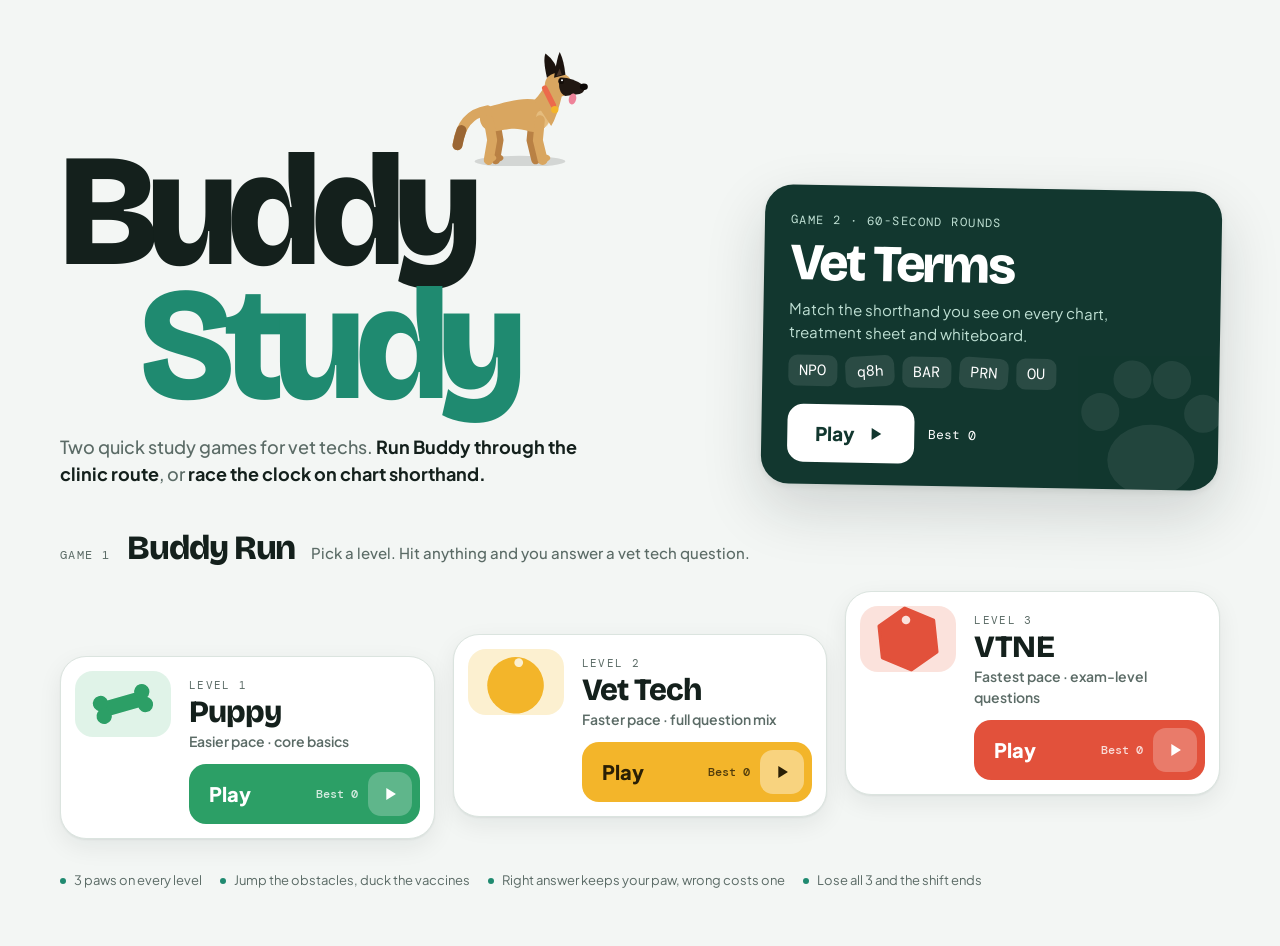
==== buddy-study/index.html @ d91d33a4 "Add Buddy Study vet tech game" ====
<!doctype html>
<html lang="en">
<head>
<meta charset="utf-8">
<meta name="viewport" content="width=device-width,initial-scale=1,viewport-fit=cover">
<meta name="description" content="Buddy Study: two vet tech study games. Run Buddy through the clinic route, or race the clock on chart shorthand.">
<meta name="theme-color" content="#1f8a70">
<link rel="manifest" href="manifest.webmanifest">
<link rel="icon" type="image/png" sizes="192x192" href="icon-192.png">
<link rel="apple-touch-icon" href="apple-touch-icon.png">
<meta name="apple-mobile-web-app-capable" content="yes">
<meta name="mobile-web-app-capable" content="yes">
<meta name="apple-mobile-web-app-title" content="Buddy Study">
<meta name="apple-mobile-web-app-status-bar-style" content="default">
<style>:root{padding-top:env(safe-area-inset-top,0px);padding-bottom:env(safe-area-inset-bottom,0px)}img{max-width:100%}</style>
<title>Buddy Study</title>
<meta name="claude:viewport-fit-sides" content="cover">
<link rel="preconnect" href="https://fonts.googleapis.com">
<link rel="preconnect" href="https://fonts.gstatic.com" crossorigin>
<link rel="stylesheet" href="https://fonts.googleapis.com/css2?family=Bricolage+Grotesque:opsz,wght@12..96,600;12..96,800&family=Plus+Jakarta+Sans:wght@500;600;700;800&family=DM+Mono:wght@400;500&display=swap">
<style>
/* Layout: oversized wordmark with Buddy standing on it (left), a deep-green Vet Terms tile (right),
   then Buddy Run levels as three boxes stepping up like stairs (easy to hard). Games run in their own full views. */
:root{
  --bg:#f3f6f4; --surface:#ffffff; --soft:#edf2ef; --ink:#14201c; --muted:#5b6b66; --line:#dbe4df;
  --brand:#1f8a70; --coral:#ec6a4c;
  --green:#2c9f66; --green-soft:#e0f3e8;
  --yellow:#f3b52a; --yellow-soft:#fcf0d0; --on-yellow:#2a1f05;
  --red:#e2513b; --red-soft:#fbe2dc;
  --terms-bg:#12372f; --terms-ink:#ffffff; --terms-muted:#bfe0d4; --terms-chip:rgba(255,255,255,.1);
  --shadow:0 1px 2px rgba(16,32,28,.06),0 8px 24px rgba(16,32,28,.07);
  --shadow-lg:0 2px 6px rgba(16,32,28,.08),0 24px 60px rgba(16,32,28,.16);
  --glass:rgba(255,255,255,.74); --glass-line:rgba(20,32,28,.08);
  --sky:#bfe5ee; --sky2:#ecf7f1; --hill:#acd9ba; --hill2:#88c59f; --house:#f6e9d8; --roof:#d77a5b;
  --ground:#8fcd7d; --path:#ede2cb; --pathline:#dccba8; --cloud:#ffffff; --sun:#ffcf5c;
  --display:"Bricolage Grotesque","Avenir Next","Trebuchet MS",sans-serif;
  --body:"Plus Jakarta Sans","Avenir Next","Segoe UI",sans-serif;
  --mono:"DM Mono",ui-monospace,"Menlo",monospace;
}
@media (prefers-color-scheme: dark){:root:not([data-theme="light"]){
  --bg:#0d1412; --surface:#16201d; --soft:#1d2925; --ink:#e7efeb; --muted:#9aafa8; --line:#28362f;
  --brand:#46c29d; --coral:#ff8a6d;
  --green:#3dbd7d; --green-soft:#173628; --yellow:#f5c245; --yellow-soft:#3a3016; --red:#ef654e; --red-soft:#3c1f19;
  --terms-bg:#18463b; --terms-muted:#b6dccd; --terms-chip:rgba(255,255,255,.12);
  --shadow:0 1px 2px rgba(0,0,0,.3),0 8px 24px rgba(0,0,0,.3); --shadow-lg:0 2px 6px rgba(0,0,0,.35),0 24px 60px rgba(0,0,0,.45);
  --glass:rgba(22,32,29,.74); --glass-line:rgba(255,255,255,.08);
  --sky:#13283a; --sky2:#26434a; --hill:#1f4037; --hill2:#19352d; --house:#3a3633; --roof:#8a4a38;
  --ground:#2b583a; --path:#4c4436; --pathline:#5d5341; --cloud:#3a5465; --sun:#f1e4a8; color-scheme:dark}}
:root[data-theme="dark"]{
  --bg:#0d1412; --surface:#16201d; --soft:#1d2925; --ink:#e7efeb; --muted:#9aafa8; --line:#28362f;
  --brand:#46c29d; --coral:#ff8a6d;
  --green:#3dbd7d; --green-soft:#173628; --yellow:#f5c245; --yellow-soft:#3a3016; --red:#ef654e; --red-soft:#3c1f19;
  --terms-bg:#18463b; --terms-muted:#b6dccd; --terms-chip:rgba(255,255,255,.12);
  --shadow:0 1px 2px rgba(0,0,0,.3),0 8px 24px rgba(0,0,0,.3); --shadow-lg:0 2px 6px rgba(0,0,0,.35),0 24px 60px rgba(0,0,0,.45);
  --glass:rgba(22,32,29,.74); --glass-line:rgba(255,255,255,.08);
  --sky:#13283a; --sky2:#26434a; --hill:#1f4037; --hill2:#19352d; --house:#3a3633; --roof:#8a4a38;
  --ground:#2b583a; --path:#4c4436; --pathline:#5d5341; --cloud:#3a5465; --sun:#f1e4a8; color-scheme:dark}

*{box-sizing:border-box}
[hidden]{display:none!important}
body{background:var(--bg);color:var(--ink);font-family:var(--body);font-size:15px;line-height:1.5;-webkit-font-smoothing:antialiased;
  padding-left:max(16px,env(safe-area-inset-left,0px));padding-right:max(16px,env(safe-area-inset-right,0px));padding-block:18px 48px}
.wrap{max-width:1160px;margin:0 auto}
button{font:inherit;color:inherit}
:focus-visible{outline:3px solid var(--brand);outline-offset:3px}
kbd{font-family:var(--mono);font-size:12px;background:var(--soft);border:1px solid var(--line);border-bottom-width:2px;border-radius:6px;padding:0 6px;color:var(--ink)}
.eyebrow{font-family:var(--mono);font-size:12px;letter-spacing:.12em;text-transform:uppercase;color:var(--muted);margin:0}
.playicon{width:22px;height:22px;flex:none}

/* ---------- Landing ---------- */
.landing{display:grid;grid-template-columns:minmax(0,1.45fr) minmax(0,1fr);gap:26px 40px;align-items:end}
.hero{position:relative;min-width:0;padding-top:118px}
#peek{position:absolute;left:clamp(170px,30vw,360px);top:0;width:190px;height:140px;pointer-events:none}
.mega{font-family:var(--display);font-weight:800;font-size:clamp(76px,12.5vw,164px);line-height:.84;letter-spacing:-.055em;margin:0}
.mega span{display:block}
.mega .s{color:var(--brand);margin-left:.5em}
.lede{font-size:18px;font-weight:500;color:var(--muted);max-width:40ch;margin:20px 0 0;text-wrap:pretty}
.lede b{color:var(--ink);font-weight:700}

.terms{position:relative;overflow:hidden;display:flex;flex-direction:column;gap:10px;text-align:left;cursor:pointer;border:0;border-radius:28px;
  padding:26px 26px 22px;background:var(--terms-bg);color:var(--terms-ink);box-shadow:var(--shadow-lg);transition:transform .2s;transform:rotate(1deg)}
.terms:hover{transform:rotate(0) translateY(-3px)}
.terms .eyebrow{color:var(--terms-muted)}
.bgpaw{position:absolute;right:-28px;bottom:-34px;width:190px;height:190px;color:#fff;opacity:.07;pointer-events:none}
.tt{font-family:var(--display);font-weight:800;font-size:52px;line-height:.95;letter-spacing:-.04em}
.tdesc{color:var(--terms-muted);font-size:15px;max-width:30ch}
.chips{display:flex;flex-wrap:wrap;gap:8px;margin:2px 0 8px}
.chips span{font-family:var(--mono);font-size:15px;padding:4px 11px;border-radius:9px;background:var(--terms-chip)}
.chips span:nth-child(2){transform:rotate(-4deg)}.chips span:nth-child(4){transform:rotate(3deg)}
.tfoot{display:flex;align-items:center;gap:14px;position:relative}
.bigplay{display:inline-flex;align-items:center;justify-content:center;gap:10px;height:58px;padding:0 28px;border-radius:16px;font-weight:800;font-size:19px}
.terms .bigplay{background:#fff;color:#12372f;flex:1;max-width:240px}
.best{font-family:var(--mono);font-size:13px}

.runhead{grid-column:1/-1;display:flex;align-items:baseline;gap:6px 16px;flex-wrap:wrap;margin-top:18px}
.runhead h2{font-family:var(--display);font-weight:800;font-size:34px;letter-spacing:-.03em;line-height:1;margin:0}
.runhead p{margin:0;color:var(--muted);font-weight:500}
.levels{grid-column:1/-1;display:grid;grid-template-columns:repeat(3,minmax(0,1fr));gap:18px;align-items:end}
.lvl{--c:var(--green);--cs:var(--green-soft);--on:#fff;display:grid;grid-template-columns:96px minmax(0,1fr);grid-template-areas:"art body" "art play";
  gap:12px 18px;text-align:left;cursor:pointer;background:var(--surface);border:1px solid var(--line);border-radius:26px;padding:14px;
  box-shadow:var(--shadow);transition:transform .18s,box-shadow .18s}
.lvl:hover{transform:translateY(-4px);box-shadow:var(--shadow-lg)}
.lvl:active{transform:translateY(0) scale(.99)}
.lvl.tech{--c:var(--yellow);--cs:var(--yellow-soft);--on:var(--on-yellow)}
.lvl.vtne{--c:var(--red);--cs:var(--red-soft);--on:#fff}
.lvl.puppy{margin-bottom:0}.lvl.tech{margin-bottom:22px}.lvl.vtne{margin-bottom:44px}
.lvl-art{grid-area:art;display:grid;place-items:center;border-radius:18px;background:var(--cs)}
.lvl-art svg{width:66px;height:66px}
.lvl.puppy .lvl-art svg{transform:rotate(-16deg)}.lvl.tech .lvl-art svg{transform:rotate(8deg)}.lvl.vtne .lvl-art svg{transform:rotate(-6deg)}
.lvl-body{grid-area:body;display:flex;flex-direction:column;gap:3px;padding-top:6px;min-width:0}
.lk{font-family:var(--mono);font-size:11px;letter-spacing:.12em;text-transform:uppercase;color:var(--muted)}
.ln{font-family:var(--display);font-weight:800;font-size:31px;letter-spacing:-.03em;line-height:1.02}
.ld{color:var(--muted);font-size:14px;font-weight:600}
.lvl-play{grid-area:play;display:flex;align-items:center;justify-content:space-between;gap:10px;height:60px;padding:0 8px 0 20px;border-radius:17px;background:var(--c);color:var(--on);font-weight:800;font-size:20px}
.lvl-play .best{font-weight:500;opacity:.8;font-size:12px;margin-left:auto}
.lvl-play i{display:grid;place-items:center;width:44px;height:44px;border-radius:13px;background:rgba(255,255,255,.24)}
.lvl.tech .lvl-play i{background:rgba(255,255,255,.4)}
.rules{grid-column:1/-1;margin:6px 0 0;font-size:13px;color:var(--muted);display:flex;flex-wrap:wrap;gap:4px 18px}
.rules span::before{content:"";display:inline-block;width:6px;height:6px;border-radius:50%;background:var(--brand);margin-right:8px;vertical-align:middle}

/* ---------- Shared bars and buttons ---------- */
.miniword{font-family:var(--display);font-weight:800;font-size:22px;letter-spacing:-.04em;line-height:1}
.miniword span{color:var(--brand)}
.chip{font-weight:800;font-size:13px;border-radius:999px;padding:5px 12px;background:var(--brand);color:#fff}
.chip[data-level="puppy"]{background:var(--green);color:#fff}.chip[data-level="tech"]{background:var(--yellow);color:var(--on-yellow)}.chip[data-level="vtne"]{background:var(--red);color:#fff}
.spacer{flex:1}
.btn{display:inline-flex;align-items:center;justify-content:center;gap:8px;height:52px;padding:0 24px;border:0;border-radius:15px;background:var(--brand);color:#fff;font-weight:800;font-size:17px;cursor:pointer;transition:transform .12s,filter .12s}
.btn:hover{filter:brightness(1.06)}.btn:active{transform:scale(.97)}
.btn.alt{background:var(--soft);color:var(--ink)}
.btn.big{height:60px;padding:0 34px;font-size:19px;border-radius:17px}
.row{display:flex;gap:10px;flex-wrap:wrap;align-items:center}

/* ---------- Buddy Run (full screen) ---------- */
.play{position:fixed;inset:0;z-index:50;background:var(--sky)}
.stage{position:absolute;inset:0;overflow:hidden;background:var(--sky);touch-action:none;user-select:none;-webkit-user-select:none;-webkit-touch-callout:none}
canvas#cv{display:block;width:100%;height:100%;cursor:pointer}
.topbar{position:absolute;top:0;left:0;right:0;display:flex;align-items:center;gap:8px 10px;flex-wrap:wrap;pointer-events:none;
  padding-top:calc(env(safe-area-inset-top,0px) + 12px);padding-left:max(14px,env(safe-area-inset-left,0px));padding-right:max(14px,env(safe-area-inset-right,0px))}
.topbar > *{pointer-events:auto}
.topbar .miniword{margin-right:4px}
.pill{display:inline-flex;align-items:center;gap:7px;height:40px;padding:0 14px;border-radius:999px;background:var(--glass);border:1px solid var(--glass-line);
  -webkit-backdrop-filter:blur(12px);backdrop-filter:blur(12px);box-shadow:0 4px 14px rgba(0,0,0,.06);color:var(--ink)}
.pill small{font-size:11px;font-weight:700;color:var(--muted);text-transform:uppercase;letter-spacing:.06em}
.pill b{font-family:var(--mono);font-weight:500;font-size:18px;font-variant-numeric:tabular-nums}
.btnpill{cursor:pointer;font-weight:800;font-size:14px;border:1px solid var(--glass-line)}
.btnpill svg{width:16px;height:16px}
.paws{display:inline-flex;gap:3px;color:var(--coral)}
.paws svg{width:19px;height:19px}.paws .off{opacity:.2}
.toast{position:absolute;top:calc(env(safe-area-inset-top,0px) + 66px);right:max(16px,env(safe-area-inset-right,0px));font-family:var(--mono);font-size:12px;
  background:var(--ink);color:var(--bg);padding:6px 12px;border-radius:999px;opacity:0;transform:translateY(-6px);transition:.25s;pointer-events:none}
.toast.show{opacity:1;transform:none}
.hints{position:absolute;left:0;right:0;bottom:calc(env(safe-area-inset-bottom,0px) + 24px);display:flex;justify-content:center;gap:10px;flex-wrap:wrap;pointer-events:none;transition:opacity .6s;padding:0 16px}
.hints span{display:flex;align-items:center;gap:6px;font-weight:700;font-size:14px;background:var(--glass);border:1px solid var(--glass-line);-webkit-backdrop-filter:blur(12px);backdrop-filter:blur(12px);border-radius:999px;padding:7px 14px}
.hints.fade{opacity:0}

.overlay{position:absolute;inset:0;display:flex;align-items:flex-end;justify-content:flex-start;
  padding:76px max(16px,env(safe-area-inset-right,0px)) calc(env(safe-area-inset-bottom,0px) + 16px) max(16px,env(safe-area-inset-left,0px))}
.overlay.center{align-items:center;justify-content:center;background:color-mix(in srgb,var(--bg) 35%,transparent);-webkit-backdrop-filter:blur(3px);backdrop-filter:blur(3px)}
.panel{background:var(--surface);border:1px solid var(--line);border-radius:26px;padding:22px 22px 20px;max-width:480px;width:100%;box-shadow:var(--shadow-lg);max-height:100%;overflow:auto}
.overlay.center .panel{text-align:center;padding:28px 26px 24px;max-width:460px}
.overlay.center .row{justify-content:center}
.panel h2{font-family:var(--display);font-weight:800;font-size:36px;letter-spacing:-.035em;line-height:1;margin:2px 0 12px;text-wrap:balance}
.panel p{margin:0 0 14px;font-size:14.5px;color:var(--muted)}
.kicker{font-family:var(--mono);font-size:11.5px;letter-spacing:.1em;text-transform:uppercase;color:var(--coral);margin-bottom:6px}
.controls{display:grid;grid-template-columns:1fr 1fr;gap:10px;margin:0 0 14px;text-align:left}
.controls div{background:var(--soft);border-radius:16px;padding:12px 14px;display:flex;flex-direction:column;gap:2px}
.controls b{font-family:var(--display);font-size:20px;font-weight:800;letter-spacing:-.02em}
.controls span{font-size:13px;color:var(--muted);font-weight:600}
.bestline{margin:12px 0 0!important;font-family:var(--mono);font-size:12px}
.missedlist{list-style:none;margin:0 0 16px;padding:0;display:flex;flex-direction:column;gap:8px;font-size:13px;max-height:32vh;overflow:auto;text-align:left}
.missedlist li{background:var(--soft);border-radius:12px;padding:8px 12px}
.missedlist b{display:block;color:var(--brand)}
.quiz .q{font-weight:800;font-size:17px;line-height:1.35;margin:0 0 14px;color:var(--ink)}
.opts{display:flex;flex-direction:column;gap:8px}
.opt{display:flex;gap:12px;align-items:center;text-align:left;font-size:15px;font-weight:600;padding:11px 14px;border:1.5px solid transparent;border-radius:15px;background:var(--soft);cursor:pointer;transition:border-color .12s}
.opt:hover:not(:disabled){border-color:var(--brand)}
.opt .k{display:grid;place-items:center;flex:none;width:28px;height:28px;border-radius:9px;background:var(--surface);font-family:var(--mono);font-size:13px;color:var(--muted)}
.opt.right{background:var(--green-soft);border-color:var(--green)}
.opt.wrong{background:var(--red-soft);border-color:var(--red)}
.opt:disabled{cursor:default}
.explain{margin-top:12px;font-size:13.5px;padding:10px 12px;background:var(--green-soft);border-radius:13px}
.explain.bad{background:var(--red-soft)}

/* ---------- Vet Terms ---------- */
.appbar{display:flex;align-items:center;gap:10px 12px;flex-wrap:wrap}
.chip.terms-chip{background:var(--terms-bg);color:#fff}
.ghost{background:none;border:1px solid var(--line);border-radius:999px;height:40px;padding:0 16px;font-weight:700;cursor:pointer}
.ghost:hover{background:var(--soft)}
.board{margin-top:16px;max-width:780px;background:var(--surface);border:1px solid var(--line);border-radius:30px;box-shadow:var(--shadow);padding:clamp(20px,4vw,38px)}
.btitle{font-family:var(--display);font-weight:800;font-size:clamp(40px,7vw,58px);letter-spacing:-.045em;line-height:.95;margin:6px 0 10px}
.bsub{color:var(--muted);margin:0 0 18px;max-width:52ch}
.seg{display:inline-flex;background:var(--soft);border-radius:999px;padding:4px;margin-bottom:18px}
.seg button{border:0;background:none;border-radius:999px;padding:8px 16px;font-weight:700;font-size:14px;cursor:pointer;color:var(--muted)}
.seg button[aria-pressed="true"]{background:var(--surface);color:var(--ink);box-shadow:0 2px 8px rgba(0,0,0,.08)}
.dall{display:flex;align-items:center;gap:16px 20px;flex-wrap:wrap;width:100%;text-align:left;cursor:pointer;border:0;border-radius:24px;padding:22px 22px 22px 26px;
  background:var(--terms-bg);color:#fff;box-shadow:0 0 0 5px color-mix(in srgb,var(--brand) 22%,transparent),var(--shadow-lg);transition:transform .15s}
.dall:hover{transform:translateY(-2px)}
.dall-txt{display:flex;flex-direction:column;gap:2px;flex:1;min-width:180px}
.dall-t{font-family:var(--display);font-weight:800;font-size:clamp(34px,6vw,46px);letter-spacing:-.04em;line-height:1}
.dall-s{color:var(--terms-muted);font-weight:600;font-size:14px}
.dall-b{font-family:var(--mono);font-size:12px;color:var(--terms-muted)}
.dall .bigplay{background:#fff;color:#12372f;min-width:150px}
.seclabel{font-family:var(--mono);font-size:12px;letter-spacing:.1em;text-transform:uppercase;color:var(--muted);margin:24px 0 10px}
.dcats{display:grid;grid-template-columns:repeat(auto-fill,minmax(150px,1fr));gap:10px}
.dcat{display:flex;flex-direction:column;align-items:flex-start;gap:2px;text-align:left;border:1.5px solid transparent;background:var(--soft);border-radius:16px;padding:12px 14px;font-weight:800;font-size:15px;cursor:pointer}
.dcat small{font-family:var(--mono);font-weight:400;font-size:11.5px;color:var(--muted)}
.dcat:hover{border-color:var(--brand)}
.keyhint{margin:18px 0 0;font-size:13px;color:var(--muted)}
.dstats{display:flex;gap:10px 28px;flex-wrap:wrap}
.dstats div{display:flex;flex-direction:column}
.dstats small{font-size:11px;font-weight:700;letter-spacing:.08em;text-transform:uppercase;color:var(--muted)}
.dstats b{font-family:var(--mono);font-weight:500;font-size:26px;font-variant-numeric:tabular-nums;line-height:1.1}
.dstats .tleft{margin-left:auto;text-align:right}
.timer{height:8px;border-radius:999px;background:var(--soft);margin:14px 0 26px;overflow:hidden}
.timer i{display:block;height:100%;width:100%;background:var(--brand);border-radius:999px;transition:background .2s}
.timer.low i{background:var(--coral)}
.dtag{display:inline-block;font-size:12px;font-weight:700;color:var(--brand);background:color-mix(in srgb,var(--brand) 12%,transparent);border-radius:999px;padding:3px 10px;margin:0 0 8px}
.prompt{font-family:var(--mono);font-weight:500;font-size:clamp(54px,11vw,104px);line-height:1;letter-spacing:-.02em;margin:0 0 6px;word-break:break-word}
.prompt.long{font-family:var(--display);font-weight:800;font-size:clamp(28px,5vw,40px);letter-spacing:-.03em;line-height:1.1}
.askline{color:var(--muted);margin:0 0 20px}
.dopts{display:grid;grid-template-columns:1fr 1fr;gap:10px}
.dopt{display:flex;gap:12px;align-items:center;text-align:left;min-height:64px;font-weight:700;font-size:16px;padding:12px 16px;border:1.5px solid transparent;border-radius:18px;background:var(--soft);cursor:pointer;min-width:0}
.dopt:hover:not(:disabled){border-color:var(--brand)}
.dopt .k{display:grid;place-items:center;flex:none;width:28px;height:28px;border-radius:9px;background:var(--surface);font-family:var(--mono);font-size:13px;color:var(--muted)}
.dopt.mono span:last-child{font-family:var(--mono);font-size:19px;font-weight:500}
.dopt.right{background:var(--green-soft);border-color:var(--green)}
.dopt.wrong{background:var(--red-soft);border-color:var(--red)}
.dfeed{min-height:24px;margin-top:14px;font-weight:700}
.dfeed.ok{color:var(--green)}.dfeed.bad{color:var(--red)}
.dmissed{list-style:none;margin:0 0 20px;padding:0;display:grid;grid-template-columns:repeat(auto-fill,minmax(220px,1fr));gap:8px}
.dmissed li{display:flex;gap:12px;align-items:baseline;background:var(--soft);border-radius:12px;padding:8px 12px;font-size:14px}
.dmissed b{font-family:var(--mono);font-weight:500;color:var(--coral);min-width:56px}

@media (max-width:860px){
  .landing{grid-template-columns:1fr;gap:20px}
  .hero{padding-top:96px}
  #peek{left:auto;right:0;width:150px;height:110px}
  .levels{grid-template-columns:1fr;gap:12px}
  .lvl.tech,.lvl.vtne{margin-bottom:0}
  .lvl{grid-template-columns:76px minmax(0,1fr)}.lvl-art svg{width:54px;height:54px}
  .ln{font-size:28px}
  .runhead{order:2;margin-top:4px}.levels{order:3}.terms{order:4;transform:none}.rules{order:5}
  .terms .bigplay{max-width:none}
  .panel{max-width:none}.panel h2{font-size:30px}
  .overlay:not(.center){background:linear-gradient(0deg,color-mix(in srgb,var(--bg) 70%,transparent),transparent 70%)}
}
@media (max-width:560px){
  .topbar{gap:6px}.topbar .miniword,.topbar .chip{display:none}
  .pill{height:36px;padding:0 11px}.pill small{display:none}.pill b{font-size:16px}.paws svg{width:16px;height:16px}
  .dopts{grid-template-columns:1fr}.dopt{min-height:56px}
  .controls{grid-template-columns:1fr 1fr}
  .dstats{gap:8px 18px}.dstats b{font-size:22px}
}
@media (prefers-reduced-motion: reduce){*{transition:none!important}}
</style>

</head>
<body>
<div class="wrap">
  <!-- Landing -->
  <section class="landing" id="landing" aria-label="Choose a game">
    <div class="hero">
      <canvas id="peek" aria-hidden="true"></canvas>
      <h1 class="mega"><span>Buddy</span><span class="s">Study</span></h1>
      <p class="lede">Two quick study games for vet techs. <b>Run Buddy through the clinic route</b>, or <b>race the clock on chart shorthand.</b></p>
    </div>

    <button class="terms" id="drillBtn" aria-label="Play Vet Terms">
      <svg class="bgpaw" viewBox="0 0 24 24" aria-hidden="true"><g fill="currentColor"><ellipse cx="12" cy="16" rx="5.5" ry="4.5"/><circle cx="5.5" cy="10" r="2.4"/><circle cx="9.5" cy="5.8" r="2.4"/><circle cx="14.5" cy="5.8" r="2.4"/><circle cx="18.5" cy="10" r="2.4"/></g></svg>
      <span class="eyebrow">Game 2 · 60-second rounds</span>
      <span class="tt">Vet Terms</span>
      <span class="tdesc">Match the shorthand you see on every chart, treatment sheet and whiteboard.</span>
      <span class="chips" aria-hidden="true"><span>NPO</span><span>q8h</span><span>BAR</span><span>PRN</span><span>OU</span></span>
      <span class="tfoot"><span class="bigplay">Play <svg class="playicon" viewBox="0 0 24 24" aria-hidden="true"><path d="M8 5.5v13l10.5-6.5z" fill="currentColor"/></svg></span><span class="best" id="termsBest">Best 0</span></span>
    </button>

    <div class="runhead"><span class="eyebrow">Game 1</span><h2>Buddy Run</h2><p>Pick a level. Hit anything and you answer a vet tech question.</p></div>
    <div class="levels" role="group" aria-label="Buddy Run levels">
      <button class="lvl puppy" data-level="puppy" aria-label="Play Puppy level">
        <span class="lvl-art"><svg viewBox="0 0 240 120" aria-hidden="true"><g fill="var(--green)"><rect x="42" y="32" width="156" height="56" rx="10"/><circle cx="42" cy="36" r="28"/><circle cx="42" cy="84" r="28"/><circle cx="198" cy="36" r="28"/><circle cx="198" cy="84" r="28"/></g></svg></span>
        <span class="lvl-body"><span class="lk">Level 1</span><span class="ln">Puppy</span><span class="ld">Easier pace · core basics</span></span>
        <span class="lvl-play">Play<span class="best" data-best="puppy">Best 0</span><i><svg class="playicon" viewBox="0 0 24 24" aria-hidden="true"><path d="M8 5.5v13l10.5-6.5z" fill="currentColor"/></svg></i></span>
      </button>
      <button class="lvl tech" data-level="tech" aria-label="Play Vet Tech level">
        <span class="lvl-art"><svg viewBox="0 0 176 196" aria-hidden="true"><circle cx="88" cy="108" r="84" fill="var(--yellow)"/><circle cx="88" cy="40" r="13" fill="var(--yellow-soft)"/></svg></span>
        <span class="lvl-body"><span class="lk">Level 2</span><span class="ln">Vet Tech</span><span class="ld">Faster pace · full question mix</span></span>
        <span class="lvl-play">Play<span class="best" data-best="tech">Best 0</span><i><svg class="playicon" viewBox="0 0 24 24" aria-hidden="true"><path d="M8 5.5v13l10.5-6.5z" fill="currentColor"/></svg></i></span>
      </button>
      <button class="lvl vtne" data-level="vtne" aria-label="Play VTNE level">
        <span class="lvl-art"><svg viewBox="0 0 186 200" aria-hidden="true"><path d="M93 6 L176 52 L176 148 L93 194 L10 148 L10 52 Z" fill="var(--red)" stroke="var(--red)" stroke-width="10" stroke-linejoin="round"/><circle cx="93" cy="42" r="13" fill="var(--red-soft)"/></svg></span>
        <span class="lvl-body"><span class="lk">Level 3</span><span class="ln">VTNE</span><span class="ld">Fastest pace · exam-level questions</span></span>
        <span class="lvl-play">Play<span class="best" data-best="vtne">Best 0</span><i><svg class="playicon" viewBox="0 0 24 24" aria-hidden="true"><path d="M8 5.5v13l10.5-6.5z" fill="currentColor"/></svg></i></span>
      </button>
    </div>
    <p class="rules"><span>3 paws on every level</span><span>Jump the obstacles, duck the vaccines</span><span>Right answer keeps your paw, wrong costs one</span><span>Lose all 3 and the shift ends</span></p>
  </section>

  <!-- Buddy Run -->
  <section id="play" class="play" hidden aria-label="Buddy Run">
    <div class="stage" id="stage">
      <canvas id="cv" aria-label="Buddy Run. Swipe up or press space to jump; swipe down or hold the down arrow to duck."></canvas>
      <div class="topbar">
        <span class="miniword">Buddy<span>Study</span></span>
        <span class="chip" id="lvlChip">Puppy</span>
        <span class="pill"><small>Score</small><b id="vScore">0</b></span>
        <span class="pill"><span class="paws" id="vPaws"></span></span>
        <span class="pill"><small>Bones</small><b id="vBones">0</b></span>
        <span class="spacer"></span>
        <button class="pill btnpill" id="pauseBtn" aria-label="Pause"><svg viewBox="0 0 24 24" aria-hidden="true"><rect x="6" y="5" width="4" height="14" rx="1.5" fill="currentColor"/><rect x="14" y="5" width="4" height="14" rx="1.5" fill="currentColor"/></svg></button>
        <button class="pill btnpill" id="changeBtn">Exit</button>
      </div>
      <div class="toast" id="toast"></div>
      <div class="hints" id="hints" hidden aria-hidden="true"><span><kbd>Space</kbd> or <kbd>↑</kbd> to jump</span><span>Hold <kbd>↓</kbd> to duck</span></div>

      <div class="overlay center" id="readyOv" hidden>
        <div class="panel">
          <div class="kicker" id="readyKick">Puppy level</div>
          <h2>Ready, Buddy?</h2>
          <div class="controls"><div><b>Jump</b><span>Swipe up · Space · ↑</span></div><div><b>Duck</b><span>Swipe down · hold ↓</span></div></div>
          <p>Duck under the flying vaccines. Every hit asks a question: right keeps your paw, wrong costs one.</p>
          <button class="btn big" id="goBtn">Start run</button>
          <p class="bestline" id="bestLine"></p>
        </div>
      </div>
      <div class="overlay" id="quizOv" hidden>
        <div class="panel quiz">
          <div class="kicker" id="qTopic">Ouch!</div>
          <p class="q" id="qText"></p>
          <div class="opts" id="qOpts"></div>
          <div class="explain" id="qExplain" hidden></div>
          <div class="row" id="qNext" hidden style="margin-top:12px"></div>
        </div>
      </div>
      <div class="overlay center" id="overOv" hidden>
        <div class="panel">
          <div class="kicker">Shift over</div>
          <h2 id="overTitle">Good run, Buddy</h2>
          <p id="overText"></p>
          <ul class="missedlist" id="notes"></ul>
          <div class="row"><button class="btn big" id="againBtn">Run again</button><button class="btn alt big" id="lvlBtn">Change level</button></div>
        </div>
      </div>
      <div class="overlay center" id="pauseOv" hidden>
        <div class="panel">
          <div class="kicker">Paused</div>
          <h2>Water break</h2>
          <div class="row"><button class="btn big" id="resumeBtn">Resume</button><button class="btn alt big" id="pauseExit">Exit</button></div>
        </div>
      </div>
    </div>
  </section>

  <!-- Vet Terms -->
  <section id="drill" hidden aria-label="Vet Terms">
    <div class="appbar">
      <span class="miniword">Buddy<span>Study</span></span>
      <span class="chip terms-chip">Vet Terms</span>
      <span class="spacer"></span>
      <button class="ghost" id="drillBack">← All games</button>
    </div>
    <div class="board">
      <div id="dStart">
        <p class="eyebrow">60-second rounds</p>
        <h2 class="btitle">Vet Terms</h2>
        <p class="bsub">Match clinic shorthand to what it means. A right answer scores a point and builds your streak. A wrong answer costs 3 seconds.</p>
        <div class="seg" role="group" aria-label="Direction"><button id="mTM" aria-pressed="true">Term → meaning</button><button id="mMT" aria-pressed="false">Meaning → term</button></div>
        <button class="dall" id="dGo">
          <span class="dall-txt"><span class="dall-t">All terms</span><span class="dall-s" id="dAllSub">85 terms · every section mixed</span><span class="dall-b" id="dAllBest">Best 0</span></span>
          <span class="bigplay">Play <svg class="playicon" viewBox="0 0 24 24" aria-hidden="true"><path d="M8 5.5v13l10.5-6.5z" fill="currentColor"/></svg></span>
        </button>
        <p class="seclabel">Or practice one section</p>
        <div class="dcats" id="dCats" role="group" aria-label="Sections"></div>
        <p class="keyhint">On a keyboard, press <kbd>1</kbd>–<kbd>4</kbd> to answer.</p>
      </div>
      <div id="dGame" hidden>
        <div class="dstats">
          <div><small>Score</small><b id="dScore">0</b></div>
          <div><small>Streak</small><b id="dStreak">0</b></div>
          <div><small>Best</small><b id="dBest">0</b></div>
          <div class="tleft"><small>Time</small><b><span id="dTime">60</span>s</b></div>
        </div>
        <div class="timer" id="dTimer"><i id="dBar"></i></div>
        <span class="dtag" id="dTag">Orders</span>
        <p class="prompt" id="dPrompt">NPO</p>
        <p class="askline" id="dAsk">What does this mean?</p>
        <div class="dopts" id="dOpts"></div>
        <div class="dfeed" id="dFeed" aria-live="polite"></div>
      </div>
      <div id="dEnd" hidden>
        <p class="eyebrow" id="dEndKick"></p>
        <h2 class="btitle" id="dEndTitle"></h2>
        <p class="bsub" id="dEndText"></p>
        <ul class="dmissed" id="dMissed"></ul>
        <div class="row"><button class="btn big" id="dAgain">Play again</button><button class="btn alt big" id="dSetup">Change section</button></div>
      </div>
    </div>
  </section>
</div>

<script>
(()=>{
// ---------- VTNE domains (AAVSB 2026 handbook) ----------
const DOMAINS=[["Pharmacy & pharmacology",13,20],["Surgical nursing",13,20],["Dentistry",7,10],["Laboratory procedures",9,14],["Animal care & nursing",20,30],["Diagnostic imaging",6,9],["Anesthesia",13,20],["Emergency & critical care",7,10],["Pain management",7,10],["Communication & support",5,7]];

// ---------- Question bank: [domain, level 1-3, question, correct, wrong, wrong, wrong, explanation] ----------
const BANK=[
[0,1,"On a treatment sheet, “BID” means:","Twice a day","Once a day","Every other day","As needed","BID is twice daily. SID is once, TID three times and QID four times a day."],
[0,1,"A higher needle gauge number means the needle is:","Thinner","Wider","Longer","Shorter","A 25 g needle is thinner than an 18 g. Use lower gauges for thick drugs or fast fluids."],
[0,1,"Which agency registers prescribers and oversees controlled drug logs in the US?","DEA","FDA","OSHA","USDA","Every controlled drug withdrawal needs the date, patient, amount and your initials."],
[0,1,"“PO” on a prescription label means give the drug:","By mouth","Under the skin","Into the muscle","Into the vein","PO is by mouth. SC/SQ is under the skin, IM into the muscle and IV into the vein."],
[0,2,"A 20 kg dog needs 10 mg/kg of a drug supplied at 50 mg/mL. How many mL do you draw up?","4 mL","2 mL","10 mL","0.4 mL","20 kg × 10 mg/kg = 200 mg. Then 200 mg ÷ 50 mg/mL = 4 mL."],
[0,2,"1 mg equals how many micrograms (mcg)?","1,000 mcg","100 mcg","10 mcg","1,000,000 mcg","Mixing up mg and mcg causes 1,000-fold errors. Always write the unit."],
[0,2,"Atipamezole is used to reverse:","Dexmedetomidine","Hydromorphone","Diazepam","Propofol","Atipamezole is an alpha-2 antagonist that reverses dexmedetomidine."],
[0,2,"Naloxone reverses which drug class?","Opioids","Benzodiazepines","Alpha-2 agonists","NSAIDs","Naloxone reverses opioids. Flumazenil reverses benzodiazepines."],
[0,2,"Melarsomine is used to treat:","Adult heartworms","Tapeworms","Ear mites","Giardia","It is the heartworm adulticide, given by deep IM injection in the epaxial muscles."],
[0,2,"Dogs on long-term phenobarbital need which values monitored?","Liver values and drug levels","Thyroid only","Urine glucose only","Clotting times only","Phenobarbital can stress the liver. Serum levels guide seizure control."],
[0,3,"A 2% lidocaine solution contains how many mg/mL?","20 mg/mL","2 mg/mL","0.2 mg/mL","200 mg/mL","Percent means grams per 100 mL. 2 g/100 mL = 20 mg/mL."],
[0,3,"A 10 kg dog is 8% dehydrated. What is the fluid deficit?","800 mL","80 mL","8 L","1,800 mL","Weight (kg) × % dehydration = liters. 10 × 0.08 = 0.8 L."],
[0,3,"Buprenorphine is in which DEA schedule?","Schedule III","Schedule I","Schedule II","Schedule V","Buprenorphine and ketamine are C-III. Hydromorphone and fentanyl are C-II. Butorphanol is C-IV."],
[0,3,"Collies may react badly to ivermectin because of a mutation in:","MDR1 (ABCB1)","DEA 1.1","Factor VIII","Taurine transport","The MDR1 mutation lets some drugs cross into the brain. A cheek swab can screen dogs."],
[0,3,"Giving an NSAID with a corticosteroid mainly raises the risk of:","GI ulceration","Hypoglycemia","Hyperkalemia","Bradycardia","Both reduce protective prostaglandins in the stomach. Protocols use a washout period."],
[1,1,"An autoclave sterilizes with:","Steam under pressure","Ethylene oxide gas","UV light","Boiling water","Pressurized steam kills spores. Common cycles run at 121 °C (250 °F) or higher."],
[1,1,"Surgical skin prep starts at the incision site and moves:","Outward toward the edges","Inward from the edges","Back and forth randomly","Only with the hair growth","Center to periphery keeps dirtier skin from being dragged over the incision."],
[1,1,"Indicator tape on the outside of a surgical pack proves:","The pack went through a sterilization cycle","The contents are sterile","The pack is under a day old","The instruments are clean","Tape only shows exposure. An internal indicator confirms conditions inside the pack."],
[1,1,"A circulating technician in surgery:","Is non-sterile and supplies the sterile team","Hands instruments while gowned","Makes the incision","Stays outside the OR","The circulator opens packs, adjusts lights and records, without touching sterile items."],
[1,2,"Heat-sensitive items are often sterilized with:","Ethylene oxide gas","A steam autoclave","Dry heat at 300 °F","A chlorhexidine soak","Ethylene oxide works at low temperatures but needs aeration because the gas is toxic."],
[1,2,"Metzenbaum scissors are designed for:","Delicate tissue dissection","Cutting suture","Cutting bone","Cutting bandages","Metzenbaums are fine scissors. Never cut suture with them."],
[1,2,"Which needle holder has built-in scissors?","Olsen-Hegar","Mayo-Hegar","Castroviejo","Mathieu","Olsen-Hegar lets the surgeon tie and cut without switching instruments."],
[1,2,"For a gowned and gloved person, the sterile zone is:","Front from chest to waist, and the sleeves","The whole gown, back included","Only the gloved hands","Everything above the shoulders","The back, below the waist and above the chest are non-sterile."],
[1,2,"An ovariohysterectomy (OHE) removes:","Ovaries and uterus","Ovaries only","Uterus only","Testicles","OHE is the standard spay. An ovariectomy removes only the ovaries."],
[1,3,"Which suture material is nonabsorbable?","Nylon","Polydioxanone (PDS)","Poliglecaprone 25","Polyglactin 910","Nylon is common for skin. PDS, Monocryl and Vicryl are absorbable."],
[1,3,"Rochester-Carmalt forceps are commonly used to:","Clamp large tissue pedicles","Grasp delicate bowel","Hold a needle","Retract skin","Carmalts are used to clamp pedicles during a spay."],
[1,3,"An ultrasonic instrument cleaner removes debris by:","Cavitation","Steam pressure","Ethylene oxide","UV radiation","Sound waves form tiny bubbles that implode and lift debris before sterilization."],
[2,1,"How many permanent teeth does an adult dog have?","42","30","28","36","Adult dogs have 42, adult cats 30, and puppies 28 deciduous teeth."],
[2,1,"How many permanent teeth does an adult cat have?","30","42","26","38","Cats have 30 permanent and 26 deciduous teeth."],
[2,1,"Plaque that mineralizes on teeth becomes:","Calculus (tartar)","Enamel","Pulp","Cementum","Calculus has to be removed by scaling. Brushing won't take it off."],
[2,2,"In the modified Triadan system, tooth 108 is the:","Right maxillary fourth premolar","Left maxillary canine","Right mandibular first molar","Left mandibular fourth premolar","Quadrant 1 is the right maxilla and 08 is the fourth premolar, the upper carnassial."],
[2,2,"What does COHAT stand for?","Comprehensive Oral Health Assessment and Treatment","Canine Oral Hygiene and Tartar","Complete Oral Health Anesthetic Test","Cleaning Of Hard And Tartar","A COHAT is done under anesthesia: probing, charting, radiographs, scaling and polishing."],
[2,2,"Which hand instrument is safe to use below the gumline?","Curette","Sickle scaler","Ultrasonic tip at full power","Extraction forceps","Curettes have a rounded back and toe. Sharp scalers stay above the gumline."],
[2,2,"Polishing after scaling is done to:","Smooth the enamel so plaque sticks less","Whiten the teeth","Numb the gums","Remove the pulp","Scaling leaves micro-scratches that polishing smooths out."],
[2,3,"Why limit ultrasonic scaler contact to a few seconds per tooth?","To prevent heat damage to the pulp","To save water","To protect the probe","To keep the patient awake","Long contact heats the tooth. Keep the tip moving with water spray."],
[2,3,"Tooth resorption in cats is best confirmed with:","Dental radiographs","Visual exam only","Blood work","Urinalysis","Much of the lesion is below the gumline, so full-mouth radiographs are the standard."],
[2,3,"The bisecting angle technique is mostly used to radiograph:","Maxillary teeth","Mandibular molars only","The thoracic spine","Long bones","The palate blocks parallel sensor placement for upper teeth."],
[2,3,"AVDC periodontal stage 4 means attachment loss of:","More than 50%","Less than 25%","25–50%","None, gingivitis only","Stage 1 is gingivitis only. Stage 4 is advanced periodontitis."],
[3,1,"Which blood tube is used for a CBC?","Lavender top (EDTA)","Red top","Light blue top","Gray top","EDTA preserves cell shape. Fill correctly and invert gently."],
[3,1,"Reddish serum from ruptured red blood cells is called:","Hemolysis","Lipemia","Icterus","Clotting","Hemolysis can skew chemistry results. Use gentle draws and a proper needle size."],
[3,1,"Urine specific gravity is read with a:","Refractometer","Hemocytometer","Centrifuge","Glucometer","A refractometer reads USG and total solids from a few drops."],
[3,1,"The most sterile urine sample comes from:","Cystocentesis","Free catch","The litter box","Expressing the bladder","A needle placed into the bladder through the body wall avoids contamination."],
[3,2,"A light blue top (sodium citrate) is used for:","Coagulation tests","Chemistry panels","Blood typing only","Glucose","The blood-to-citrate ratio matters, so fill to the line."],
[3,2,"A gray top tube (sodium fluoride) is mainly used for:","Glucose","CBC","Coagulation","Blood culture","Fluoride stops cells from using up glucose in the tube."],
[3,2,"In a spun hematocrit tube, the buffy coat contains:","White blood cells and platelets","Red blood cells","Plasma proteins only","Serum","The thin white layer above the red cells is the buffy coat."],
[3,2,"Coffin-lid shaped crystals in urine sediment are:","Struvite","Calcium oxalate","Bilirubin","Cystine","Struvite is common in alkaline urine."],
[3,2,"Fecal flotation works because parasite eggs are:","Less dense than the solution","Magnetic","Heavier than the solution","Sticky","The solution's higher specific gravity floats eggs up to the coverslip."],
[3,2,"Peanut-shaped yeast on ear cytology is:","Malassezia","Candida","Cryptococcus","Microsporum","Malassezia pachydermatis is a common cause of ear infections."],
[3,2,"A modified Knott's test looks for:","Heartworm microfilariae","Giardia cysts","Ear mites","Tapeworm segments","It concentrates microfilariae so you can identify them."],
[3,3,"Calcium oxalate monohydrate crystals may point to:","Ethylene glycol toxicity","Normal cat urine","A liver shunt only","Overhydration","Picket-fence-shaped monohydrate crystals are a classic antifreeze finding."],
[3,3,"Cloudy white serum after a meal is called:","Lipemia","Hemolysis","Icterus","Polycythemia","Fat in the sample interferes with tests. Fasting before the draw prevents it."],
[3,3,"Demodex mites are best found with a:","Deep skin scrape","Tape impression only","Fecal float","Wood's lamp","Demodex lives in hair follicles, so scrape until capillary bleeding."],
[3,3,"Diff-Quik is which type of stain?","Romanowsky","Gram","Acid-fast","New methylene blue","It is a fast Romanowsky-type stain for blood smears and cytology."],
[3,3,"Toxocara canis can cause which condition in people?","Visceral larva migrans","Cutaneous larva migrans","Toxoplasmosis","Giardiasis","Roundworm larvae migrate through organs. Hookworms cause cutaneous larva migrans."],
[4,1,"Normal rectal temperature for an adult dog or cat is:","100.5–102.5 °F","97–99 °F","103.5–105 °F","98.6 °F","Above 103 °F is a fever worth flagging."],
[4,1,"A normal capillary refill time is:","Under 2 seconds","3–4 seconds","5–6 seconds","Over 10 seconds","A long CRT suggests poor perfusion, shock or dehydration."],
[4,1,"The cephalic vein is on the:","Front leg","Hind leg","Neck","Tail","It runs on the front of the forelimb and is a common IV catheter site."],
[4,1,"Signalment includes:","Species, breed, age, sex and reproductive status","Vaccine history","Owner address","Diet and exercise","A “2 y/o MN Lab” is a 2-year-old neutered male Labrador."],
[4,1,"Normal resting respiratory rate for a dog is about:","10–30 breaths/min","40–60 breaths/min","2–6 breaths/min","60–90 breaths/min","Count for 15 seconds and multiply by 4. Panting isn't a resting rate."],
[4,1,"An Elizabethan collar is used to:","Stop licking or chewing","Restrain for blood draws","Keep the patient warm","Measure the neck","E-collars protect incisions, bandages and eyes."],
[4,1,"Which species cannot vomit?","Rabbits","Dogs","Cats","Ferrets","Rabbits usually don't need to fast before anesthesia."],
[4,1,"A female ferret is called a:","Jill","Queen","Jenny","Doe","Jill is a female ferret, queen a female cat, and doe a female rabbit."],
[4,1,"Which vaccine is required by law in most US states?","Rabies","Bordetella","Leptospirosis","Lyme","Rabies is zoonotic and fatal, so states mandate it."],
[4,1,"Heartworm is transmitted by:","Mosquitoes","Fleas","Ticks","Contaminated food","Year-round prevention is the standard."],
[4,2,"Yellow (icteric) mucous membranes indicate:","Elevated bilirubin","Low oxygen","Normal pigment","Carbon monoxide","Icterus points to liver disease, bile obstruction or hemolysis."],
[4,2,"Heart rate range for a healthy adult cat:","140–220 bpm","40–60 bpm","60–90 bpm","250–350 bpm","Cats run faster than dogs and often higher in the clinic from stress."],
[4,2,"In cats, the hind leg vein most used for blood draws is the:","Medial saphenous","Lateral saphenous","Cephalic","Femoral artery","Dogs usually get the lateral saphenous. Cats' medial saphenous is easier to reach."],
[4,2,"On a 9-point body condition scale, the ideal score is:","4–5","1–2","7–8","9","Ribs are easy to feel and the waist is visible from above."],
[4,2,"A Doppler blood pressure reading measures:","Systolic pressure","Diastolic pressure","Mean pressure only","Oxygen saturation","Oscillometric devices give systolic, diastolic and mean values."],
[4,2,"A Robert Jones bandage is:","A bulky padded bandage to stabilize a limb","A tail wrap","A chest bandage","A sterile drape","It temporarily immobilizes fractures below the elbow or stifle."],
[4,2,"Fluorescein stain helps detect:","Corneal ulcers","Glaucoma","Cataracts","Dry eye","The stain sticks to exposed corneal stroma and glows green."],
[4,2,"The Schirmer tear test measures:","Tear production","Eye pressure","Retinal health","Corneal thickness","Under 15 mm/min suggests dry eye (KCS)."],
[4,2,"Cats need dietary taurine. A deficiency can cause:","Dilated cardiomyopathy","Hip dysplasia","Hyperthyroidism","Hairballs","Low taurine also causes retinal degeneration."],
[4,2,"Guinea pigs must get which vitamin from their diet?","Vitamin C","Vitamin K","Vitamin B12","Vitamin A","Guinea pigs can't make vitamin C. A deficiency causes scurvy."],
[4,2,"Reptiles kept without UVB light are at risk of:","Metabolic bone disease","Heartworm","Hyperthyroidism","Ringworm","UVB lets reptiles make vitamin D3 so they can use calcium."],
[4,2,"Rabbit and guinea pig incisors grow continuously, so they need:","High-fiber hay to wear them down","Daily brushing","Soft food only","Calcium supplements","Without enough hay, malocclusion is common."],
[4,2,"Canine parvovirus classically causes:","Bloody vomiting and diarrhea","Coughing and sneezing","Hair loss","Joint swelling","Isolate suspected cases and use a disinfectant proven to kill parvo."],
[4,2,"Kennel cough is most commonly linked to:","Bordetella bronchiseptica","Leptospira","Toxoplasma","Clostridium","Bordetella often teams up with parainfluenza virus."],
[4,2,"Fleas are the intermediate host for which tapeworm?","Dipylidium caninum","Taenia pisiformis","Echinococcus","Toxocara canis","Pets get it by swallowing infected fleas while grooming."],
[4,2,"The FVRCP vaccine protects cats against:","Herpesvirus, calicivirus and panleukopenia","FIV, FeLV and rabies","Ringworm and fleas","Feline coronavirus","FVRCP is a core feline vaccine."],
[4,2,"Microsporum canis may fluoresce apple-green under a:","Wood's lamp","Otoscope","Ophthalmoscope","Doppler","Only about half of cases glow. A fungal culture confirms ringworm."],
[4,3,"A normal canine intraocular pressure is roughly:","15–25 mmHg","40–60 mmHg","0–5 mmHg","80–100 mmHg","Pressures well above this suggest glaucoma, which is an emergency."],
[4,3,"Recumbent patients should be turned about every:","4 hours","24 hours","15 minutes","Never","Turning prevents pressure sores and lung congestion on the down side."],
[4,3,"When restraining a bird, avoid pressing on the chest because:","Birds need body wall movement to breathe","It causes feather loss","It breaks the keel","It triggers vomiting","Birds have no diaphragm, so chest pressure can suffocate them."],
[4,3,"Which disinfectant is NOT reliable against parvovirus?","Quaternary ammonium alone","Diluted bleach","Accelerated hydrogen peroxide","Potassium peroxymonosulfate","Parvo is a tough non-enveloped virus that many quats alone don't kill."],
[4,3,"Feline infectious peritonitis (FIP) comes from a mutated:","Feline coronavirus","Feline herpesvirus","Calicivirus","FeLV","The enteric coronavirus mutates inside the cat."],
[4,3,"Hard paw pads plus respiratory and neurologic signs suggest:","Canine distemper","Parvovirus","Lyme disease","Kennel cough","Distemper used to be called hard pad disease."],
[5,1,"Bone looks white on a radiograph because it is:","Radiopaque","Radiolucent","Anechoic","Hypoechoic","Dense tissue blocks X-rays. Air is radiolucent and looks black."],
[5,1,"A patient lying on its back is in:","Dorsal recumbency","Ventral recumbency","Lateral recumbency","Sternal recumbency","Dorsal recumbency is used for VD views and many surgeries."],
[5,1,"ALARA in radiation safety stands for:","As Low As Reasonably Achievable","All Lead At Radiograph Area","Always Limit All Radiation","Animal Lying And Restrained Appropriately","Use time, distance and shielding to keep your dose low."],
[5,2,"A dosimetry badge should be worn:","Outside the lead apron at collar level","Under the lead apron","On the X-ray table","In a pocket","Outside the apron shows what your thyroid and eyes receive."],
[5,2,"In a VD view, the X-ray beam enters the:","Ventral surface","Dorsal surface","Left side","Right side","Views are named from entry to exit."],
[5,2,"Thoracic radiographs are taken at:","Peak inspiration","End expiration","Mid-swallow","Any time","Full lungs give the best contrast. Abdominal films are taken at end expiration."],
[5,2,"Measure the patient for technique at the:","Thickest part of the area being imaged","Thinnest part","Base of the tail","Skull only","This sets enough penetration for the whole field."],
[5,3,"kVp mainly controls:","Penetration and contrast","Exposure time only","Number of X-rays only","Film size","kVp sets beam energy. mAs controls the quantity of X-rays and density."],
[5,3,"On ultrasound, urine in the bladder appears:","Black (anechoic)","White (hyperechoic)","Gray (isoechoic)","Striped","Fluid passes sound without echoes, so it looks black."],
[5,3,"The standard OFA hip view is a:","VD view with hind legs extended","Lateral pelvis view","DV view with legs tucked","Skyline view","The legs are extended and parallel with the patellae centered."],
[6,1,"Patients fast before anesthesia mainly to reduce the risk of:","Aspiration","Hypothermia","Hypertension","Hair loss","Vomiting under anesthesia can lead to aspiration pneumonia."],
[6,1,"Which reflex helps judge anesthetic depth?","Palpebral reflex","Knee-jerk reflex","Startle reflex","Scratch reflex","Palpebral reflex, jaw tone and eye position all help judge depth."],
[6,2,"Normal end-tidal CO2 under anesthesia is about:","35–45 mmHg","5–10 mmHg","60–80 mmHg","95–100 mmHg","High ETCO2 means the patient is hypoventilating."],
[6,2,"SpO2 should ideally stay above:","95%","70%","85%","50%","Below 90%, check the tube, oxygen flow and probe placement right away."],
[6,2,"Cats on ketamine usually keep their eyes open, so you should:","Apply eye lubricant","Tape the eyes shut","Ignore the eyes","Flush with saline every minute","Lube prevents corneal drying and ulcers."],
[6,2,"Exhausted soda lime typically turns:","Purple","Green","Bright yellow","Black","The indicator dye changes color as the granules fill with CO2."],
[6,2,"The pop-off (APL) valve should be:","Open except when giving a manual breath","Closed the whole procedure","Removed during surgery","Open only at induction","A closed pop-off builds pressure that can damage the lungs."],
[6,2,"Non-rebreathing circuits are generally used for patients under about:","5–7 kg","20 kg","50 kg","1 kg","Small patients can't easily breathe through a circle system's valves."],
[6,2,"Brachycephalic dogs should be extubated:","As late as safely possible, once they swallow","Right after the last suture","Before the gas is off","While deeply asleep","Their narrow airways can obstruct, so keep the tube until they can protect the airway."],
[6,3,"Oxygen flow for a non-rebreathing circuit is about:","200–300 mL/kg/min","5–10 mL/kg/min","20–40 mL/kg/min","1–2 L/kg/min","High flow flushes out CO2 since there is no absorbent."],
[6,3,"MAC is the inhalant concentration that:","Prevents movement in 50% of patients","Kills 50% of patients","Puts every patient to sleep","Is safe for 24 hours","A lower MAC means a more potent inhalant."],
[6,3,"A mean arterial pressure below about ___ mmHg is concerning under anesthesia.","60","120","100","90","Below 60, kidneys and brain may not get enough blood flow."],
[6,3,"Propofol given too quickly commonly causes:","Apnea","Hypertension","Seizures","Hyperthermia","Give it slowly to effect and be ready to ventilate."],
[6,3,"Compared with isoflurane, sevoflurane gives:","Faster induction and recovery","Slower recovery","No need for a vaporizer","Stronger analgesia","Lower blood solubility makes sevoflurane faster on and off."],
[7,1,"Triage priorities follow:","Airway, Breathing, Circulation","Bloodwork, Bandage, Chart","Weight, Temperature, Vaccines","Owner, Payment, Patient","Life-threatening problems come first, in that order."],
[7,1,"GDV (bloat) is most common in:","Large, deep-chested dogs","Toy breeds","Cats","Rabbits","Great Danes, shepherds and standard poodles are high risk."],
[7,2,"The immediate danger in a blocked male cat is:","Hyperkalemia","Hypoglycemia","Hypercalcemia","Hypernatremia","High potassium can cause bradycardia and fatal arrhythmias."],
[7,2,"RECOVER guidelines recommend chest compressions at:","100–120 per minute","40–60 per minute","150–180 per minute","20 per minute","Push hard and fast, allow full recoil, and switch compressors every 2 minutes."],
[7,2,"During CPR on an intubated patient, ventilate at about:","10 breaths per minute","30 breaths per minute","2 breaths per minute","60 breaths per minute","Over-ventilating reduces blood return to the heart."],
[7,2,"The antidote for anticoagulant rodenticide toxicity is:","Vitamin K1","Atropine","Fomepizole","Naloxone","These poisons block vitamin K recycling. K1 restores clotting over weeks."],
[7,2,"Fomepizole is the antidote for:","Ethylene glycol","Chocolate","Xylitol","Lilies","It blocks the enzyme that turns antifreeze into toxic metabolites."],
[7,2,"When cooling a heatstroke patient, stop active cooling at about:","103 °F","98 °F","100 °F","106 °F","Stopping there prevents overshooting into hypothermia."],
[7,2,"Xylitol ingestion in dogs can cause:","Hypoglycemia and liver failure","Kidney stones","High calcium","Hair loss","Xylitol triggers a large insulin release in dogs."],
[7,2,"Lily ingestion in cats mainly damages the:","Kidneys","Lungs","Heart","Skin","Even pollen from true lilies can cause acute kidney injury."],
[7,2,"Grapes and raisins can cause what in dogs?","Acute kidney injury","Liver torsion","Blindness","Hyperthyroidism","The toxic dose is unpredictable, so treat any ingestion seriously."],
[7,2,"The main toxic compound in chocolate for dogs is:","Theobromine","Xylitol","Ethylene glycol","Capsaicin","Dark and baking chocolate carry the most theobromine."],
[7,3,"Acetaminophen is dangerous to cats because it causes:","Methemoglobinemia","Hyperkalemia","Retinal detachment","Bone fractures","Gums turn brown as hemoglobin is oxidized."],
[7,3,"Weak pulses, pale gums, a fast heart rate and long CRT suggest:","Hypovolemic shock","Normal stress","Hyperthyroidism","Hypertension","Expect oxygen, IV access and fluid resuscitation per the vet's orders."],
[7,3,"Removing fluid or air from around the lungs is called:","Thoracocentesis","Cystocentesis","Abdominocentesis","Arthrocentesis","It can quickly relieve dyspnea from pleural effusion or pneumothorax."],
[7,3,"The universal blood donor type for dogs is:","DEA 1 negative","DEA 1 positive","Type A","Type AB","Cats have no universal donor, so always type them first."],
[7,3,"Most cats have which blood type?","Type A","Type B","Type AB","DEA 1.1","Cats carry strong natural antibodies, so a mismatched transfusion can be fatal."],
[8,1,"A painful cat is most likely to:","Hide, hunch and squint","Knead and play","Eat more","Seek attention","Cats hide pain well. Posture and face are key clues."],
[8,1,"Which drug is a full mu opioid agonist?","Hydromorphone","Butorphanol","Meloxicam","Gabapentin","Hydromorphone, methadone, morphine and fentanyl are full mu agonists."],
[8,2,"Multimodal analgesia means:","Combining drugs that act at different points in the pain pathway","One drug at a high dose","Local blocks only","Switching drugs hourly","Combining classes improves control at lower doses of each."],
[8,2,"Preemptive analgesia is given:","Before the painful stimulus","Only after the patient cries","At discharge","Only for dentals","Treating pain early reduces wind-up and total drug needs."],
[8,2,"The Feline Grimace Scale scores pain using:","Ears, eyes, muzzle, whiskers and head position","Heart rate only","Blood work","Weight loss","It is a quick, validated facial pain score for cats."],
[8,2,"A common side effect of morphine in dogs is:","Vomiting","Hypertension","Seizures","Hair loss","Morphine often causes nausea and vomiting, especially IM or SC."],
[8,3,"NSAIDs reduce pain and inflammation by inhibiting:","COX enzymes","Opioid receptors","Sodium channels","NMDA receptors","Less COX activity means fewer prostaglandins, which also explains GI and kidney risks."],
[8,3,"Compared with lidocaine, bupivacaine as a local block has:","Slower onset and longer duration","Faster onset, shorter duration","No nerve effect","The same profile","Lidocaine works fast. Bupivacaine lasts for hours."],
[8,3,"Gabapentin is often used for:","Chronic pain and pre-visit anxiety in cats","Reversing sedation","Heartworm","Fluid therapy","It is popular for low-stress vet visits."],
[8,3,"NSAIDs should be avoided in patients that are:","Dehydrated or have kidney disease","Young and healthy","Recovering from a spay","On flea prevention","NSAIDs reduce kidney blood flow, which is risky when perfusion is low."],
[9,1,"Which task is outside a credentialed vet tech's scope?","Diagnosing and prescribing","Placing IV catheters","Monitoring anesthesia","Taking radiographs","Vet techs cannot diagnose, give a prognosis, prescribe or perform surgery."],
[9,1,"SOAP in medical records stands for:","Subjective, Objective, Assessment, Plan","Signs, Observations, Actions, Prognosis","Species, Owner, Age, Patient","Symptoms, Orders, Antibiotics, Pain","SOAP notes let the whole team follow a case."],
[9,2,"To correct an error in a paper record, you:","Draw one line through it, then initial and date","Use correction fluid","Erase it","Tear out the page","Records are legal documents, so the original must stay readable."],
[9,2,"Before euthanasia, the clinic must have:","Signed owner consent","A second vet present","A necropsy request","Payment only","Consent forms confirm the owner's decision and aftercare wishes."],
[9,2,"Safety Data Sheets (SDS) for chemicals are required by:","OSHA","DEA","AAVSB","FDA","Every hazardous chemical in the clinic needs an accessible SDS."],
[9,3,"A vet can only prescribe when there is a valid:","VCPR (veterinarian-client-patient relationship)","Pet insurance policy","Microchip registration","Rabies certificate","A VCPR means the vet has examined the patient and taken responsibility for its care."],
[9,3,"Which zoonotic disease spreads through the urine of infected animals?","Leptospirosis","Parvovirus","FIV","Kennel cough","Wear gloves when handling suspected lepto patients and their urine."]
];

// ---------- Glossary: [term, meaning, category] ----------
const TERMS=[
["SID","Once a day","Orders"],["BID","Twice a day","Orders"],["TID","Three times a day","Orders"],["QID","Four times a day","Orders"],
["q8h","Every 8 hours","Orders"],["PRN","As needed","Orders"],["NPO","Nothing by mouth (no food or water)","Orders"],["PO","By mouth","Orders"],
["SC / SQ","Under the skin (subcutaneous)","Orders"],["IM","Into the muscle","Orders"],["IV","Into the vein","Orders"],["CRI","Constant rate infusion","Orders"],
["OU","Both eyes","Orders"],["OD","Right eye","Orders"],["OS","Left eye","Orders"],["AU","Both ears","Orders"],["AD","Right ear","Orders"],["AS","Left ear","Orders"],
["Rx","Prescription","Orders"],["mg/kg","Milligrams of drug per kilogram of body weight","Orders"],
["Hx","History","Charting"],["Dx","Diagnosis","Charting"],["DDx","Differential diagnoses (the possible causes)","Charting"],["Tx","Treatment","Charting"],["Px","Prognosis","Charting"],
["TPR","Temperature, pulse and respiration","Charting"],["MM","Mucous membranes (gum color)","Charting"],["CRT","Capillary refill time","Charting"],
["BAR","Bright, alert, responsive","Charting"],["QAR","Quiet, alert, responsive","Charting"],["WNL","Within normal limits","Charting"],["NSF","No significant findings","Charting"],
["ADR","“Ain't doing right”: vague signs of illness","Charting"],["PE","Physical exam","Charting"],["BCS","Body condition score","Charting"],["DNR","Do not resuscitate","Charting"],["SOAP","Subjective, Objective, Assessment, Plan","Charting"],
["MN","Male neutered","Signalment"],["FS","Female spayed","Signalment"],["MI / MC","Male intact","Signalment"],["FI","Female intact","Signalment"],
["DSH","Domestic shorthair cat","Signalment"],["DLH","Domestic longhair cat","Signalment"],["K9","Canine (dog)","Signalment"],["y/o","Years old","Signalment"],
["V/D","Vomiting and diarrhea","Clinical signs"],["PU/PD","Drinking and urinating more than normal","Clinical signs"],["Dyspnea","Difficult, labored breathing","Clinical signs"],
["Tachycardia","Fast heart rate","Clinical signs"],["Bradycardia","Slow heart rate","Clinical signs"],["Pruritus","Itching","Clinical signs"],["Anorexia","Not eating at all","Clinical signs"],
["Hyporexia","Eating less than normal","Clinical signs"],["Melena","Dark, tarry stool from digested blood","Clinical signs"],["Hematochezia","Fresh red blood in the stool","Clinical signs"],
["Hematuria","Blood in the urine","Clinical signs"],["Stranguria","Straining to urinate","Clinical signs"],["Tenesmus","Straining to defecate","Clinical signs"],
["Epistaxis","Nosebleed","Clinical signs"],["Ataxia","Wobbly, uncoordinated gait","Clinical signs"],["Icterus","Yellow skin or gums (jaundice)","Clinical signs"],
["Pyrexia","Fever","Clinical signs"],["FB","Foreign body (something swallowed)","Clinical signs"],
["CBC","Complete blood count","Diagnostics"],["Chem","Blood chemistry panel","Diagnostics"],["UA","Urinalysis","Diagnostics"],["PCV/TS","Packed cell volume and total solids","Diagnostics"],
["BUN","Blood urea nitrogen, a kidney value","Diagnostics"],["ALT","Liver enzyme","Diagnostics"],["T4","Thyroid hormone level","Diagnostics"],["ECG","Electrical tracing of the heart","Diagnostics"],
["SpO2","Blood oxygen saturation from a pulse oximeter","Diagnostics"],["ETCO2","Exhaled carbon dioxide at the end of a breath","Diagnostics"],["FNA","Fine needle aspirate","Diagnostics"],
["Rads","Radiographs (X-rays)","Diagnostics"],["AUS","Abdominal ultrasound","Diagnostics"],["USG","Urine specific gravity","Diagnostics"],
["OHE","Ovariohysterectomy (spay)","Procedures"],["Neuter","Castration of a male","Procedures"],["COHAT","Comprehensive oral health assessment and treatment","Procedures"],
["IVC","Intravenous catheter","Procedures"],["Cysto","Cystocentesis (needle urine sample)","Procedures"],["ET tube","Endotracheal tube for the airway","Procedures"],
["Sx","Surgery","Procedures"],["Euth","Euthanasia","Procedures"]
];


// ---------- Helpers ----------
const $=id=>document.getElementById(id);
const shuffle=a=>{for(let i=a.length-1;i>0;i--){const j=Math.floor(Math.random()*(i+1));[a[i],a[j]]=[a[j],a[i]]}return a};
const store={get(k){try{return localStorage.getItem(k)}catch(e){return null}},set(k,v){try{localStorage.setItem(k,v)}catch(e){}}};
const rr=(g,x,y,w,h,r)=>{g.beginPath();if(g.roundRect)g.roundRect(x,y,w,h,r);else g.rect(x,y,w,h);};

// ---------- Levels ----------
const LEVELS={
 puppy:{name:"Puppy",start:360,max:620,acc:7,gap:1.0,dbl:500,bags:300,nets:120,lv:[1,1,2]},
 tech:{name:"Vet Tech",start:430,max:760,acc:10,gap:.85,dbl:200,bags:100,nets:0,lv:[1,2,2,3]},
 vtne:{name:"VTNE",start:510,max:880,acc:13,gap:.74,dbl:0,bags:0,nets:0,lv:[2,3,3]}};
let level="puppy";
const bestOf=l=>+store.get("buddyBest_"+l)||0;
function paintBests(){document.querySelectorAll("[data-best]").forEach(el=>el.textContent="Best "+bestOf(el.dataset.best));}
paintBests();
let missed=[];

// ---------- Theme colors for the canvas ----------
let colors={};
const CKEYS=["sky","sky2","hill","hill2","house","roof","ground","path","pathline","cloud","sun","ink","surface","brand","coral","green","yellow","red"];
function readColors(){const s=getComputedStyle(document.documentElement);CKEYS.forEach(k=>colors[k]=s.getPropertyValue("--"+k).trim());}
readColors();
try{matchMedia("(prefers-color-scheme: dark)").addEventListener("change",readColors)}catch(e){}
new MutationObserver(readColors).observe(document.documentElement,{attributes:true,attributeFilter:["data-theme"]});
const C=()=>colors;

// ---------- Canvas ----------
const cv=$("cv"),ctx=cv.getContext("2d"),stage=$("stage");
const peek=$("peek"),pctx=peek.getContext("2d");
let LH=300,LW=600,scale=1,dpr=1,PORT=false;
function resize(){const r=stage.getBoundingClientRect();if(!r.width)return;dpr=Math.min(window.devicePixelRatio||1,2);
 cv.width=Math.round(r.width*dpr);cv.height=Math.round(r.height*dpr);
 const port=r.height>r.width;scale=Math.min(r.height/320,r.width/(port?440:760));LW=r.width/scale;LH=r.height/scale;PORT=port;
 if(S&&S.dog&&S.dog.vy===0)S.dog.y=GY();}
function resizePeek(){const r=peek.getBoundingClientRect();const d=Math.min(window.devicePixelRatio||1,2);peek.width=Math.round(r.width*d);peek.height=Math.round(r.height*d);}
new ResizeObserver(resize).observe(stage);new ResizeObserver(resizePeek).observe(peek);
const TOUCH=(()=>{try{return matchMedia("(pointer:coarse)").matches}catch(e){return false}})();
const GY=()=>TOUCH?Math.round(LH*(PORT?0.5:0.58)):(PORT?Math.round(LH*0.66):LH-Math.max(46,LH*0.12));

// ---------- State ----------
let S;
function fresh(){const L=LEVELS[level];return{mode:"ready",t:0,dist:0,score:0,speed:L.start,bones:0,lives:3,hits:0,qRight:0,qTotal:0,
 dog:{x:70,y:GY(),vy:0},duck:false,duckUntil:0,dk:0,inv:0,obs:[],items:[],spawnIn:1.4,boneIn:2.2,milestone:500};}
S=fresh();

// ---------- Questions ----------
const pools={1:[],2:[],3:[]};
function nextQ(){const L=LEVELS[level];const lv=L.lv[Math.floor(Math.random()*L.lv.length)];
 if(!pools[lv].length)pools[lv]=shuffle(BANK.filter(q=>q[1]===lv));const r=pools[lv].pop();
 return{d:r[0],topic:DOMAINS[r[0]][0],q:r[2],a:[r[3],r[4],r[5],r[6]],e:r[7]};}

// ---------- Views ----------
const ov={ready:$("readyOv"),quiz:$("quizOv"),over:$("overOv"),pause:$("pauseOv")};
function show(name){for(const k in ov)ov[k].hidden=k!==name;}
function toLanding(){S.mode="ready";D.running=false;document.body.style.overflow="";
 try{if(document.fullscreenElement)document.exitFullscreen().catch(()=>{})}catch(e){}
 $("play").hidden=true;$("drill").hidden=true;$("landing").hidden=false;paintBests();paintTermsBest();window.scrollTo({top:0});}
function pickLevel(l){level=l;$("landing").hidden=true;$("play").hidden=false;document.body.style.overflow="hidden";
 const chip=$("lvlChip");chip.textContent=LEVELS[l].name;chip.dataset.level=l;
 try{const el=document.documentElement;if(el.requestFullscreen&&!document.fullscreenElement)el.requestFullscreen().catch(()=>{})}catch(e){}
 $("readyKick").textContent=LEVELS[l].name+" level";$("bestLine").textContent="Best "+bestOf(l);
 requestAnimationFrame(()=>{resize();S=fresh();show("ready");hud(true);$("goBtn").focus({preventScroll:true});});}
document.querySelectorAll(".lvl").forEach(b=>b.onclick=()=>pickLevel(b.dataset.level));
$("changeBtn").onclick=toLanding;$("lvlBtn").onclick=toLanding;$("pauseExit").onclick=toLanding;
$("goBtn").onclick=start;$("againBtn").onclick=start;$("resumeBtn").onclick=resume;
$("pauseBtn").onclick=()=>{if(S.mode==="run")pause();else if(S.mode==="pause")resume();};

function start(){resize();S=fresh();missed=[];S.mode="run";show(null);hud(true);showHints();}
let hintT;function showHints(){if(TOUCH)return;const h=$("hints");h.hidden=false;h.classList.remove("fade");clearTimeout(hintT);hintT=setTimeout(()=>h.classList.add("fade"),3500);}
function pause(){S.mode="pause";show("pause");$("resumeBtn").focus({preventScroll:true})}
function resume(){S.mode="run";show(null)}

// ---------- Input ----------
let keyDuck=false,swipe=null;
function jump(){if(S.mode!=="run")return;const d=S.dog;if(d.y>=GY()-0.5)d.vy=-740;}
addEventListener("keydown",e=>{
 if(!$("drill").hidden){drillKey(e);return}
 if($("play").hidden||e.target.tagName==="INPUT")return;
 const k=e.key;
 if(S.mode==="quiz"&&/^[1-4]$/.test(k)){const b=$("qOpts").children[+k-1];if(b&&!b.disabled)b.click();return}
 if(k===" "||k==="ArrowUp"||k==="w"||k==="W"){
   if(e.target.tagName==="BUTTON"&&S.mode!=="run")return;
   e.preventDefault();
   if(S.mode==="ready"||S.mode==="over")start();else if(S.mode==="pause")resume();else jump();
 }
 if(k==="ArrowDown"||k==="s"||k==="S"){e.preventDefault();keyDuck=true;}
 if(k==="p"||k==="P"||k==="Escape"){if(S.mode==="run")pause();else if(S.mode==="pause")resume();}
});
addEventListener("keyup",e=>{if(e.key==="ArrowDown"||e.key==="s"||e.key==="S")keyDuck=false;});
addEventListener("blur",()=>{keyDuck=false;swipe=null;});
// Swipe up = jump. Swipe down = duck (held while the finger stays down, at least 0.55 s).
const SWIPE=28;
stage.addEventListener("pointerdown",e=>{if(e.target!==cv)return;e.preventDefault();
 if(S.mode==="ready"){start();return}if(S.mode!=="run")return;
 swipe={id:e.pointerId,y:e.clientY,done:false,down:false};try{cv.setPointerCapture(e.pointerId)}catch(_){}});
cv.addEventListener("pointermove",e=>{if(!swipe||e.pointerId!==swipe.id||S.mode!=="run")return;const dy=e.clientY-swipe.y;
 if(!swipe.done&&dy<-SWIPE){swipe.done=true;jump();}
 else if(!swipe.done&&dy>SWIPE){swipe.done=true;swipe.down=true;S.duckUntil=S.t+0.55;}
 if(swipe.done&&swipe.down&&dy<-SWIPE){swipe.down=false;S.duckUntil=0;jump();}});
const endSwipe=e=>{if(swipe&&e.pointerId===swipe.id){if(swipe.down)S.duckUntil=Math.max(S.duckUntil,S.t+0.15);swipe=null;}};
cv.addEventListener("pointerup",endSwipe);cv.addEventListener("pointercancel",endSwipe);

let toastT;function toast(m){const t=$("toast");t.textContent=m;t.classList.add("show");clearTimeout(toastT);toastT=setTimeout(()=>t.classList.remove("show"),1400)}

// ---------- Question on every hit ----------
const OBNAME={vax:"Poked by a flying vaccine",hydrant:"Bonked a hydrant",cone:"Tripped on a cone collar",tub:"Splashed into the bath tub",bags:"Crashed into the kibble bags"};
function askQ(kind){
 S.mode="quiz";S.hits++;show("quiz");const Q=nextQ();
 const order=shuffle(Q.a.map((txt,i)=>({txt,ok:i===0})));
 $("qTopic").textContent=OBNAME[kind]+" · "+Q.topic;$("qText").textContent=Q.q;
 const box=$("qOpts");box.innerHTML="";$("qExplain").hidden=true;$("qNext").hidden=true;
 order.forEach((o,i)=>{const b=document.createElement("button");b.className="opt";b.id="opt"+i;
  const k=document.createElement("span");k.className="k";k.textContent=i+1;const sp=document.createElement("span");sp.textContent=o.txt;b.append(k,sp);
  b.onclick=()=>answer(o.ok,b,order,Q);box.appendChild(b)});
 hud(true);box.firstChild.focus({preventScroll:true});
}
function answer(ok,btn,order,Q){
 S.qTotal++;if(ok)S.qRight++;else S.lives--;
 [...$("qOpts").children].forEach((b,i)=>{b.disabled=true;if(order[i].ok)b.classList.add("right")});
 if(!ok){btn.classList.add("wrong");missed.unshift({q:Q.q,a:Q.a[0]});}
 const ex=$("qExplain");ex.hidden=false;ex.className="explain"+(ok?"":" bad");
 ex.textContent=(ok?"Correct, paw saved. ":S.lives>0?"Not quite, you lost a paw. ":"Not quite, that was your last paw. ")+Q.e;
 const next=$("qNext");next.hidden=false;next.innerHTML="";const b=document.createElement("button");b.className="btn";
 if(S.lives>0){b.textContent="Keep running";b.onclick=()=>{S.recover=Math.max(S.recover||0,S.speed);S.speed=Math.max(LEVELS[level].start*0.8,S.speed*0.6);toast("Easing back in");S.inv=1.4;S.obs=S.obs.filter(o=>o.x>S.dog.x+220);S.mode="run";show(null);hud(true)};}
 else{b.textContent="End shift";b.onclick=gameOver;}
 next.appendChild(b);hud(true);b.focus({preventScroll:true});
}
function gameOver(){
 S.mode="over";const sc=Math.floor(S.score);const nb=sc>bestOf(level);if(nb)store.set("buddyBest_"+level,sc);
 $("overTitle").textContent=nb?"New best score!":"Good run, Buddy";
 $("overText").textContent=`${LEVELS[level].name} level · score ${sc} · ${S.bones} bones · ${S.qRight} of ${S.qTotal} questions right.${missed.length?" Review what you missed:":""}`;
 const ol=$("notes");ol.innerHTML="";
 missed.slice(0,15).forEach(m=>{const li=document.createElement("li");const b=document.createElement("b");b.textContent=m.a;li.append(b,document.createTextNode(m.q));ol.appendChild(li)});
 ol.hidden=!missed.length;
 show("over");hud(true);$("againBtn").focus({preventScroll:true});
}

// ---------- HUD ----------
const PAW='<svg viewBox="0 0 24 24"><g fill="currentColor"><ellipse cx="12" cy="16" rx="5.5" ry="4.5"/><circle cx="5.5" cy="10" r="2.4"/><circle cx="9.5" cy="5.8" r="2.4"/><circle cx="14.5" cy="5.8" r="2.4"/><circle cx="18.5" cy="10" r="2.4"/></g></svg>';
let lastHud=0;
function hud(force){const now=performance.now();if(!force&&now-lastHud<100)return;lastHud=now;
 $("vScore").textContent=Math.floor(S.score);$("vBones").textContent=S.bones;
 $("vPaws").innerHTML=[0,1,2].map(i=>i<S.lives?PAW:PAW.replace("<svg",'<svg class="off"')).join("");}

// ---------- Vet Terms ----------
const D={mode:"tm",cat:"All",running:false,time:60,score:0,streak:0,top:0,missed:[],cur:null,lock:false,pool:[]};
const DCATS=[...new Set(TERMS.map(t=>t[2]))];
const bestFor=(c,m=D.mode)=>+store.get("buddyDrill_"+m+"_"+c)||0;
function paintTermsBest(){let m=0;["tm","mt"].forEach(md=>["All",...DCATS].forEach(c=>{m=Math.max(m,bestFor(c,md))}));$("termsBest").textContent="Best "+m;}
function renderMenu(){$("dAllBest").textContent="Best "+bestFor("All");$("dAllSub").textContent=TERMS.length+" terms · every section mixed";
 const box=$("dCats");box.innerHTML="";DCATS.forEach(c=>{const b=document.createElement("button");b.className="dcat";
  const n=TERMS.filter(t=>t[2]===c).length;b.textContent=c;const sm=document.createElement("small");sm.textContent=n+" terms · best "+bestFor(c);b.appendChild(sm);
  b.onclick=()=>{D.cat=c;startDrill()};box.appendChild(b)});}
function setMode(m){D.mode=m;$("mTM").setAttribute("aria-pressed",m==="tm");$("mMT").setAttribute("aria-pressed",m==="mt");renderMenu();}
$("mTM").onclick=()=>setMode("tm");$("mMT").onclick=()=>setMode("mt");
function drillView(v){$("dStart").hidden=v!=="start";$("dGame").hidden=v!=="game";$("dEnd").hidden=v!=="end";}
function openDrill(){$("landing").hidden=true;$("play").hidden=true;$("drill").hidden=false;S.mode="ready";D.running=false;
 drillView("start");renderMenu();window.scrollTo({top:0});$("dGo").focus({preventScroll:true});}
function startDrill(){D.pool=TERMS.filter(t=>D.cat==="All"||t[2]===D.cat);D.running=true;D.time=60;D.score=0;D.streak=0;D.top=0;D.missed=[];D.cur=null;
 $("dScore").textContent=0;$("dStreak").textContent=0;$("dBest").textContent=bestFor(D.cat);$("dFeed").textContent="";
 drillView("game");window.scrollTo({top:0});nextTerm();}
function nextTerm(){D.lock=false;let t;do{t=D.pool[Math.floor(Math.random()*D.pool.length)]}while(D.pool.length>1&&t===D.cur);D.cur=t;
 const field=D.mode==="tm"?1:0;
 const others=shuffle(D.pool.filter(x=>x[field]!==t[field])).reduce((acc,x)=>{if(acc.length<3&&!acc.includes(x[field]))acc.push(x[field]);return acc},[]);
 const opts=shuffle([t[field],...others]);
 const pr=$("dPrompt");pr.textContent=D.mode==="tm"?t[0]:t[1];pr.className="prompt"+(D.mode==="mt"?" long":"");
 $("dTag").textContent=t[2];$("dAsk").textContent=D.mode==="tm"?"What does this mean on a chart?":"Which shorthand means this?";
 const box=$("dOpts");box.innerHTML="";
 opts.forEach((o,i)=>{const b=document.createElement("button");b.className="dopt"+(D.mode==="mt"?" mono":"");
  const k=document.createElement("span");k.className="k";k.textContent=i+1;const sp=document.createElement("span");sp.textContent=o;b.append(k,sp);
  b.onclick=()=>pickAnswer(o===t[field],b,t[field]);box.appendChild(b)});}
function pickAnswer(ok,btn,right){if(!D.running||D.lock)return;D.lock=true;const f=$("dFeed");
 [...$("dOpts").children].forEach(b=>{b.disabled=true;if(b.lastChild.textContent===right)b.classList.add("right")});
 if(ok){D.score++;D.streak++;D.top=Math.max(D.top,D.streak);f.className="dfeed ok";f.textContent=D.streak>=5?"Correct · "+D.streak+" in a row":"Correct";setTimeout(()=>D.running&&nextTerm(),330);}
 else{btn.classList.add("wrong");D.streak=0;D.time=Math.max(0,D.time-3);D.missed.push(D.cur);f.className="dfeed bad";f.textContent="Missed: “"+D.cur[0]+"” = "+D.cur[1]+" · −3 s";setTimeout(()=>D.running&&nextTerm(),1100);}
 $("dScore").textContent=D.score;$("dStreak").textContent=D.streak;}
function endDrill(){D.running=false;const nb=D.score>bestFor(D.cat);if(nb)store.set("buddyDrill_"+D.mode+"_"+D.cat,D.score);
 $("dEndKick").textContent=(D.cat==="All"?"All terms":D.cat)+" · "+(D.mode==="tm"?"Term → meaning":"Meaning → term");
 $("dEndTitle").textContent=nb?"New best: "+D.score:"Time's up: "+D.score;
 $("dEndText").textContent=`Longest streak ${D.top}. ${D.missed.length?"Review the ones you missed:":"No misses. Clean round."}`;
 const ul=$("dMissed");ul.innerHTML="";[...new Set(D.missed)].forEach(t=>{const li=document.createElement("li");const b=document.createElement("b");b.textContent=t[0];const sp=document.createElement("span");sp.textContent=t[1];li.append(b,sp);ul.appendChild(li)});
 ul.hidden=!D.missed.length;drillView("end");paintTermsBest();$("dAgain").focus({preventScroll:true});}
function drillTick(dt){if(!D.running)return;D.time-=dt;if(D.time<=0){D.time=0;endDrill();}
 $("dTime").textContent=Math.ceil(D.time);$("dBar").style.width=(D.time/60*100)+"%";$("dTimer").classList.toggle("low",D.time<10);}
function drillKey(e){if(D.running&&/^[1-4]$/.test(e.key)){const b=$("dOpts").children[+e.key-1];if(b&&!b.disabled)b.click();}}
$("drillBtn").onclick=openDrill;$("drillBack").onclick=toLanding;$("dGo").onclick=()=>{D.cat="All";startDrill()};$("dAgain").onclick=startDrill;
$("dSetup").onclick=()=>{drillView("start");renderMenu();$("dGo").focus({preventScroll:true})};
paintTermsBest();

// ---------- Spawning ----------
const OB={hydrant:{w:24,h:44},cone:{w:36,h:30},tub:{w:56,h:30},bags:{w:30,h:54},vax:{w:64,h:0,air:true}};
function spawn(){const L=LEVELS[level];const types=["hydrant","cone","tub"];if(S.score>=L.bags)types.push("bags");
 if(S.score>=L.nets)types.push("vax","vax");
 const k=types[Math.floor(Math.random()*types.length)];S.obs.push({k,x:LW+20,...OB[k],ph:Math.random()*6});
 if(S.score>=L.dbl&&Math.random()<.3){
   if(k==="vax"){const k2=Math.random()<.5?"cone":"hydrant";S.obs.push({k:k2,x:LW+20+S.speed*0.62,...OB[k2]});}
   else if(S.score>=L.nets&&Math.random()<.5){S.obs.push({k:"vax",x:LW+20+S.speed*0.72,...OB.vax,ph:0});}
   else{const k2=Math.random()<.5?"cone":"hydrant";S.obs.push({k:k2,x:LW+20+OB[k].w+6,...OB[k2]});}}}
function spawnBones(){const high=Math.random()<.45;const y=high?GY()-120:GY()-28;for(let i=0;i<3;i++)S.items.push({x:LW+20+i*34,y,got:false,bob:Math.random()*6});}

// ---------- Update ----------
function update(dt){
 S.t+=dt;if(S.mode!=="run")return;const L=LEVELS[level];
 if(S.recover){S.speed=Math.min(S.recover,S.speed+S.recover*0.13*dt);if(S.speed>=S.recover)S.recover=0;}
 else S.speed=Math.min(L.max,S.speed+L.acc*dt);
 const dx=S.speed*dt;S.dist+=dx;S.score+=dx*0.05;
 if(S.score>=S.milestone){toast("Checkup passed · "+S.milestone);S.milestone+=500;}
 S.duck=keyDuck||(swipe&&swipe.down)||S.t<S.duckUntil;
 const d=S.dog;d.vy+=(S.duck&&d.y<GY()?4600:2200)*dt;d.y+=d.vy*dt;if(d.y>=GY()){d.y=GY();d.vy=0;}
 const low=S.duck&&d.y>=GY()-0.5;S.dk+=((low?1:0)-S.dk)*Math.min(1,dt*26);
 S.inv=Math.max(0,S.inv-dt);
 S.spawnIn-=dt;if(S.spawnIn<=0){spawn();S.spawnIn=Math.max(.74,(0.7+Math.random()*0.75)*L.gap*(400/S.speed)**0.45);}
 S.boneIn-=dt;if(S.boneIn<=0){spawnBones();S.boneIn=2+Math.random()*2.5;}
 S.obs.forEach(o=>o.x-=o.air?dx*1.18:dx);S.obs=S.obs.filter(o=>o.x+o.w>-20);
 S.items.forEach(b=>b.x-=dx);S.items=S.items.filter(b=>b.x>-30&&!b.got);
 const dl=d.x+12,dr=d.x+(low?80:62),dtop=d.y-(low?28:54),db=d.y-2;
 for(const b of S.items){if(b.x+12>dl&&b.x-12<dr&&b.y+8>dtop&&b.y-8<db){b.got=true;S.bones++;S.score+=15;}}
 if(S.inv<=0){for(const o of S.obs){const ox=o.x+4,ow=o.w-8,oy=GY()-o.h+4;
   const hitY=o.air?(dtop<GY()-42&&db>GY()-112):oy<db;
   if(ox<dr&&ox+ow>dl&&hitY){S.obs=S.obs.filter(x=>x!==o);askQ(o.k);break;}}}
 hud();
}

// ---------- Scene ----------
function hash(i){const s=Math.sin(i*127.1+11.7)*43758.5453;return s-Math.floor(s);}
function drawBG(){const c=C(),G=GY();
 const g=ctx.createLinearGradient(0,0,0,G);g.addColorStop(0,c.sky);g.addColorStop(1,c.sky2);ctx.fillStyle=g;ctx.fillRect(0,0,LW,LH);
 const sx=LW-110,sy=Math.max(96,G-215);ctx.fillStyle=c.sun;ctx.globalAlpha=.2;ctx.beginPath();ctx.arc(sx,sy,48,0,7);ctx.fill();ctx.globalAlpha=1;ctx.beginPath();ctx.arc(sx,sy,26,0,7);ctx.fill();
 ctx.fillStyle=c.cloud;ctx.globalAlpha=.92;const co=(S.dist*0.08)%(LW+300);
 for(let i=0;i<3;i++){const x=((i*280+LW+200-co)%(LW+300))-120,y=Math.max(70,G-250)+(i%2?28:0);rr(ctx,x,y,96,24,12);ctx.fill();ctx.beginPath();ctx.arc(x+34,y+4,17,0,7);ctx.arc(x+60,y,21,0,7);ctx.fill();}
 ctx.globalAlpha=1;
 ctx.fillStyle=c.hill;ctx.beginPath();ctx.moveTo(0,LH);const ho=S.dist*0.15;
 for(let x=0;x<=LW+10;x+=10)ctx.lineTo(x,G-60-Math.sin((x+ho)*0.008)*24-Math.sin((x+ho)*0.021)*10);ctx.lineTo(LW,LH);ctx.fill();
 const seg=170,off=S.dist*0.4,first=Math.floor(off/seg)-1;
 for(let i=first;i<first+Math.ceil(LW/seg)+3;i++){const x=i*seg-off,h=hash(i);if(h<0.22)drawClinic(x+20);else if(h<0.75)drawHouse(x+30,h);else drawTree(x+60,h);}
 ctx.fillStyle=c.hill2;const no=S.dist*0.7%60;for(let x=-60;x<LW+60;x+=60){ctx.beginPath();ctx.arc(x-no,G-2,22,Math.PI,0);ctx.fill();}
 ctx.fillStyle=c.ground;ctx.fillRect(0,G,LW,LH-G);
 ctx.fillStyle=c.path;ctx.fillRect(0,G+6,LW,22);ctx.fillStyle=c.pathline;ctx.fillRect(0,G+6,LW,2.5);
 ctx.strokeStyle=c.pathline;ctx.lineWidth=2;const to=S.dist%44;ctx.beginPath();for(let x=-to;x<LW+10;x+=44){ctx.moveTo(x,G+9);ctx.lineTo(x-5,G+28);}ctx.stroke();
 if(TOUCH){const top=G+46,h=LH-top-14;if(h>40){ctx.save();
   ctx.fillStyle=c.surface;ctx.globalAlpha=.3;rr(ctx,16,top,LW-32,h,22);ctx.fill();
   ctx.globalAlpha=.75;ctx.strokeStyle=c.surface;ctx.lineWidth=2;ctx.setLineDash([7,8]);rr(ctx,16,top,LW-32,h,22);ctx.stroke();ctx.setLineDash([]);
   ctx.globalAlpha=.72;ctx.fillStyle=c.ink;const fs=Math.min(20,h*0.18,LW/14);ctx.font="700 "+fs+"px 'Plus Jakarta Sans', sans-serif";ctx.textAlign="center";ctx.textBaseline="middle";
   ctx.fillText("↑  Swipe up to jump",LW/2,top+h/2-fs*0.85);ctx.fillText("↓  Swipe down to duck",LW/2,top+h/2+fs*0.85);ctx.restore();}}
}
function drawHouse(x,h){const c=C(),w=70+h*30,ht=50+h*30,b=GY()-6;
 ctx.fillStyle=c.house;rr(ctx,x,b-ht,w,ht,6);ctx.fill();
 ctx.fillStyle=c.roof;ctx.beginPath();ctx.moveTo(x-8,b-ht+4);ctx.lineTo(x+w/2,b-ht-28);ctx.lineTo(x+w+8,b-ht+4);ctx.closePath();ctx.fill();
 ctx.fillStyle=c.sky;rr(ctx,x+10,b-ht+16,16,14,4);ctx.fill();rr(ctx,x+w-26,b-ht+16,16,14,4);ctx.fill();
 ctx.fillStyle=c.roof;rr(ctx,x+w/2-8,b-26,16,26,[8,8,0,0]);ctx.fill();}
function drawClinic(x){const c=C(),w=120,ht=80,b=GY()-6;
 ctx.fillStyle=c.surface;rr(ctx,x,b-ht,w,ht,8);ctx.fill();
 ctx.fillStyle=c.brand;rr(ctx,x-4,b-ht-8,w+8,14,7);ctx.fill();rr(ctx,x+w/2-20,b-ht-50,40,34,10);ctx.fill();
 ctx.fillStyle="#ffffff";rr(ctx,x+w/2-4,b-ht-45,8,24,2);ctx.fill();rr(ctx,x+w/2-12,b-ht-37,24,8,2);ctx.fill();
 ctx.fillStyle=c.sky;rr(ctx,x+12,b-ht+22,28,22,5);ctx.fill();rr(ctx,x+w-40,b-ht+22,28,22,5);ctx.fill();
 ctx.fillStyle=c.brand;rr(ctx,x+w/2-12,b-36,24,36,[10,10,0,0]);ctx.fill();
 ctx.fillStyle=c.ink;ctx.globalAlpha=.8;ctx.font="800 8.5px 'Plus Jakarta Sans', sans-serif";ctx.textAlign="center";ctx.textBaseline="alphabetic";ctx.fillText("VET CLINIC",x+w/2,b-ht+16);ctx.globalAlpha=1;}
function drawTree(x,h){const c=C(),b=GY()-6;ctx.fillStyle=c.roof;rr(ctx,x-4,b-42,8,42,3);ctx.fill();
 ctx.fillStyle=c.hill2;ctx.beginPath();ctx.arc(x,b-58,26+h*8,0,7);ctx.arc(x-18,b-46,18,0,7);ctx.arc(x+18,b-46,18,0,7);ctx.fill();
 ctx.fillStyle=c.hill;ctx.globalAlpha=.6;ctx.beginPath();ctx.arc(x-8,b-66,9,0,7);ctx.fill();ctx.globalAlpha=1;}
function drawOb(o){const c=C(),b=GY()+2,x=o.x;
 if(o.k==="vax"){const bob=Math.sin(S.t*6+o.ph)*2;drawSyringe(x,GY()-60+bob);drawSyringe(x+10,GY()-94-bob);
  ctx.globalAlpha=.3;ctx.strokeStyle=c.ink;ctx.lineWidth=2;ctx.lineCap="round";for(let i=0;i<3;i++){ctx.beginPath();ctx.moveTo(x+o.w+10+i*6,GY()-85+i*8);ctx.lineTo(x+o.w+24+i*6,GY()-85+i*8);ctx.stroke();}ctx.globalAlpha=1;return;}
 if(o.k==="hydrant"){ctx.fillStyle=c.red;rr(ctx,x+4,b-36,16,36,4);ctx.fill();ctx.beginPath();ctx.arc(x+12,b-36,9,Math.PI,0);ctx.fill();
  rr(ctx,x,b-27,24,8,4);ctx.fill();rr(ctx,x+9,b-49,6,6,2);ctx.fill();
  ctx.fillStyle="#ffffff";ctx.globalAlpha=.3;rr(ctx,x+7,b-34,3,28,2);ctx.fill();ctx.globalAlpha=1;ctx.fillStyle="rgba(0,0,0,.22)";rr(ctx,x+2,b-4,20,4,2);ctx.fill();}
 else if(o.k==="cone"){ctx.fillStyle="rgba(120,200,235,.55)";ctx.strokeStyle="rgba(20,60,80,.45)";ctx.lineWidth=1.5;
  ctx.beginPath();ctx.moveTo(x,b);ctx.lineTo(x+8,b-o.h);ctx.lineTo(x+o.w-8,b-o.h);ctx.lineTo(x+o.w,b);ctx.closePath();ctx.fill();ctx.stroke();
  ctx.beginPath();ctx.ellipse(x+o.w/2,b-o.h,(o.w-16)/2,4,0,0,7);ctx.stroke();}
 else if(o.k==="tub"){ctx.fillStyle="#f7fbfd";rr(ctx,x,b-o.h+6,o.w,o.h-10,[4,4,12,12]);ctx.fill();ctx.strokeStyle="rgba(0,0,0,.18)";ctx.lineWidth=1.5;ctx.stroke();
  ctx.fillStyle="#9aa8a4";rr(ctx,x+8,b-5,6,5,2);ctx.fill();rr(ctx,x+o.w-14,b-5,6,5,2);ctx.fill();
  ctx.fillStyle="#ffffff";for(let i=0;i<5;i++){ctx.beginPath();ctx.arc(x+8+i*10,b-o.h+5-Math.sin(S.t*4+i)*2,6,0,7);ctx.fill();}
  ctx.fillStyle="#bfe6f2";for(let i=0;i<3;i++){ctx.beginPath();ctx.arc(x+14+i*14,b-o.h-6-((S.t*20+i*9)%14),2.5,0,7);ctx.fill();}}
 else{[[0,c.yellow],[1,c.green]].forEach(([i,col])=>{const y=b-26*(i+1);ctx.fillStyle=col;rr(ctx,x+i*2,y,o.w-2,25,5);ctx.fill();
  ctx.fillStyle="rgba(255,255,255,.9)";ctx.beginPath();ctx.arc(x+i*2+(o.w-2)/2,y+12,5.5,0,7);ctx.fill();ctx.fillStyle="rgba(0,0,0,.12)";rr(ctx,x+i*2,y+19,o.w-2,6,[0,0,5,5]);ctx.fill();});}}
function drawSyringe(x,y){ctx.save();ctx.translate(x,y);
 ctx.strokeStyle="#8b9794";ctx.lineWidth=1.6;ctx.lineCap="round";ctx.beginPath();ctx.moveTo(0,0);ctx.lineTo(14,0);ctx.stroke();
 ctx.fillStyle="#f4fafc";rr(ctx,13,-6.5,34,13,4);ctx.fill();ctx.fillStyle="#58b7e0";rr(ctx,13,-6.5,21,13,[4,0,0,4]);ctx.fill();
 ctx.strokeStyle="rgba(20,40,50,.35)";ctx.lineWidth=1.2;rr(ctx,13,-6.5,34,13,4);ctx.stroke();
 ctx.beginPath();for(let i=20;i<44;i+=6){ctx.moveTo(i,-6.5);ctx.lineTo(i,-2.5);}ctx.stroke();
 ctx.fillStyle="#3c4744";rr(ctx,47,-9,3.5,18,1.5);ctx.fill();rr(ctx,50,-2,10,4,1);ctx.fill();rr(ctx,59,-7,4.5,14,2);ctx.fill();
 ctx.fillStyle="#ec6a4c";rr(ctx,10,-3,5,6,1.5);ctx.fill();ctx.restore();}
function drawBone(b){const c=C(),y=b.y+Math.sin(S.t*5+b.bob)*3;ctx.save();ctx.translate(b.x,y);ctx.rotate(-.3);ctx.fillStyle=c.yellow;
 ctx.beginPath();ctx.rect(-8,-2.5,16,5);ctx.arc(-9,-3,3.5,0,7);ctx.moveTo(-6,3);ctx.arc(-9,3,3.5,0,7);ctx.moveTo(12,-3);ctx.arc(9,-3,3.5,0,7);ctx.moveTo(12,3);ctx.arc(9,3,3.5,0,7);ctx.fill();ctx.restore();}

// ---------- Buddy: light-tan shepherd with a black muzzle mask and black ears ----------
// Drawn facing right, feet at (0,0). o.k blends from standing (0) to a crouch (1): knees bend, body drops, head lowers, ears fold back.
const DOG={coat:"#d9a660",shade:"#b98144",light:"#efcd96",mask:"#211812",nose:"#0b0806",ear:"#1b130e",earIn:"#4a3528",eye:"#120c08",tongue:"#ee8399",tip:"#9a6634"};
function leg(g,hx,hy,fx,fy,L,dir,col,w){const dx=fx-hx,dy=fy-hy,dd=Math.hypot(dx,dy)||1,d=Math.min(dd,L*0.999);
 const h=0.45*Math.sqrt(Math.max(0,(L/2)**2-(d/2)**2)),mx=(hx+fx)/2,my=(hy+fy)/2,kx=mx-dy/dd*h*dir,ky=my+dx/dd*h*dir;
 g.strokeStyle=col;g.lineWidth=w;g.lineCap="round";g.lineJoin="round";g.beginPath();g.moveTo(hx,hy);g.lineTo(kx,ky);g.lineTo(fx,fy);g.stroke();
 g.fillStyle=col;g.beginPath();g.ellipse(fx+1.6,fy-1.4,3.8,2.5,0,0,7);g.fill();}
function drawDog(g,t,o){const k=o.k||0,air=o.air,run=o.run&&!air;
 const ph=o.run?t*o.speed*0.045:0,wag=Math.sin(t*(o.run?14:5))*(o.run?4:7);
 const bob=run?Math.sin(ph*2)*1.2:0,drop=16*k;
 const hipX=16,shX=50,hipY=-30+drop+bob,shY=-32+drop+bob*0.6;
 g.save();if(air)g.rotate(o.vy>0?0.07:-0.07);
 if(!air){g.fillStyle="rgba(0,0,0,.13)";g.beginPath();g.ellipse(38,1,32,4,0,0,7);g.fill();}
 const foot=(hx,off,front)=>{if(air)return front?[hx+12,shY+15]:[hx-11,hipY+14];
  if(run){const s=Math.sin(ph+off);return[hx+s*(9-4*k),-Math.max(0,Math.cos(ph+off))*5*(1-0.6*k)];}
  return[hx+(front?2:0),0];};
 // far legs
 let f=foot(hipX+5,Math.PI,false);leg(g,hipX+5,hipY+2,f[0],f[1],30,-1,DOG.shade,6);
 f=foot(shX-3,0,true);leg(g,shX-3,shY+4,f[0],f[1],30,1,DOG.shade,6);
 // tail (bushy, low-hanging shepherd tail)
 const tx0=hipX-1,ty0=hipY-5,tcx=hipX-19,tcy=hipY-4+wag*0.3,tx1=hipX-22-(o.run?4:0),ty1=hipY+(o.run?7:15)+wag*0.7-k*4;
 g.strokeStyle=DOG.coat;g.lineWidth=7;g.lineCap="round";g.beginPath();g.moveTo(tx0,ty0);g.quadraticCurveTo(tcx,tcy,tx1,ty1);g.stroke();
 const q=(a,b,c,u)=>(1-u)*(1-u)*a+2*(1-u)*u*b+u*u*c;g.strokeStyle=DOG.tip;g.lineWidth=7;g.beginPath();g.moveTo(q(tx0,tcx,tx1,.72),q(ty0,tcy,ty1,.72));g.quadraticCurveTo(q(tx0,tcx,tx1,.86),q(ty0,tcy,ty1,.86),tx1,ty1);g.stroke();
 // body
 g.fillStyle=DOG.coat;g.beginPath();
 g.moveTo(shX+8,shY-8);
 g.bezierCurveTo(shX-6,shY-14,hipX+16,hipY-12,hipX,hipY-7.5);
 g.bezierCurveTo(hipX-9.5,hipY-4,hipX-7.5,hipY+8.5,hipX+2.5,hipY+10);
 g.bezierCurveTo(hipX+13,hipY+9,shX-17,shY+8,shX-5,shY+12);
 g.bezierCurveTo(shX+6,shY+14,shX+13.5,shY+2,shX+8,shY-8);g.fill();
 g.fillStyle=DOG.light;g.globalAlpha=.55;g.beginPath();g.ellipse(shX+4,shY+3,4.5,6,-.3,0,7);g.fill();g.globalAlpha=1;
 // near legs
 f=foot(hipX,0,false);leg(g,hipX,hipY+2,f[0],f[1],30,-1,DOG.coat,7);
 f=foot(shX+2,Math.PI,true);leg(g,shX+2,shY+4,f[0],f[1],30,1,DOG.coat,7);
 // neck and head
 const hx=shX+15+7*k,hy=shY-21+15*k;
 g.fillStyle=DOG.coat;g.beginPath();g.moveTo(shX-2,shY-10);g.quadraticCurveTo(shX+4,(shY+hy)/2-6,hx-6,hy-5);g.lineTo(hx+3,hy+6);g.quadraticCurveTo(shX+14,shY+2,shX+10,shY+8);g.closePath();g.fill();
 const ear=(bx,tipUp,tipBack,col)=>{const tx=bx+(tipUp[0]*(1-k)+tipBack[0]*k),ty=hy+(tipUp[1]*(1-k)+tipBack[1]*k);
  g.fillStyle=col;g.beginPath();g.moveTo(bx-4,hy-5);g.quadraticCurveTo(tx-2,ty+4,tx,ty);g.quadraticCurveTo(bx+3,ty+6,bx+4,hy-7);g.closePath();g.fill();return[tx,ty];};
 ear(hx-4,[-5,-22],[-17,-11],DOG.ear);
 g.fillStyle=DOG.coat;g.beginPath();g.ellipse(hx,hy,9.5,8.5,0,0,7);g.fill();
 // black muzzle mask and nose
 g.fillStyle=DOG.mask;g.beginPath();g.moveTo(hx+1,hy-5);g.quadraticCurveTo(hx+9,hy-5.5,hx+18,hy+0.5);g.quadraticCurveTo(hx+19.5,hy+5,hx+15,hy+6.5);g.lineTo(hx+5,hy+8);g.quadraticCurveTo(hx-1,hy+5,hx+1,hy-5);g.fill();
 g.fillStyle=DOG.nose;g.beginPath();g.ellipse(hx+18,hy+1.5,2.8,2.3,0,0,7);g.fill();
 if(o.tongue){g.fillStyle=DOG.tongue;g.beginPath();g.ellipse(hx+10,hy+10,2.6,4.2+Math.sin(t*8)*.5,.25,0,7);g.fill();}
 const tip=ear(hx+1,[0,-23],[-12,-13],DOG.ear);
 g.fillStyle=DOG.earIn;g.beginPath();g.moveTo(hx-1.5,hy-6);g.lineTo((hx+tip[0])/2+0.5,(hy+tip[1])/2);g.lineTo(hx+2.5,hy-7);g.closePath();g.fill();
 g.fillStyle=DOG.eye;g.beginPath();g.arc(hx+2,hy-2.5,2,0,7);g.fill();g.fillStyle="#ffffff";g.beginPath();g.arc(hx+2.6,hy-3.1,.7,0,7);g.fill();
 // collar and tag
 const nx=(shX+8+hx)/2-3,ny=(shY-6+hy)/2+1;
 g.strokeStyle=C().coral;g.lineWidth=4;g.lineCap="round";g.beginPath();g.moveTo(nx-3,ny-6);g.lineTo(nx+3,ny+6);g.stroke();
 g.fillStyle=C().yellow;g.beginPath();g.arc(nx+4,ny+9,2.6,0,7);g.fill();
 g.restore();}

function draw(){
 if(!$("play").hidden&&cv.width){ctx.setTransform(dpr*scale,0,0,dpr*scale,0,0);drawBG();S.items.forEach(drawBone);S.obs.forEach(drawOb);
  const d=S.dog,air=d.y<GY()-1;
  if(!(S.inv>0&&S.mode==="run"&&Math.floor(S.t*14)%2===0)){ctx.save();ctx.translate(d.x,d.y);
   drawDog(ctx,S.t,{run:S.mode==="run",air,vy:d.vy,speed:S.speed,k:S.dk,tongue:S.mode==="run"&&!air});ctx.restore();}}
 if(!$("landing").hidden&&peek.width){const s=peek.width/190;pctx.setTransform(s,0,0,s,0,0);pctx.clearRect(0,0,190,140);
  pctx.save();pctx.translate(46,134);pctx.scale(1.42,1.42);drawDog(pctx,S.t,{run:false,air:false,vy:0,speed:0,k:0,tongue:true});pctx.restore();}
}
let last=performance.now();
function loop(now){const dt=Math.min(.033,(now-last)/1000);last=now;update(dt);drillTick(dt);draw();requestAnimationFrame(loop);}
requestAnimationFrame(loop);
hud(true);
})();
</script>

<script>if("serviceWorker" in navigator){addEventListener("load",()=>navigator.serviceWorker.register("sw.js").catch(()=>{}));}</script>
</body>
</html>
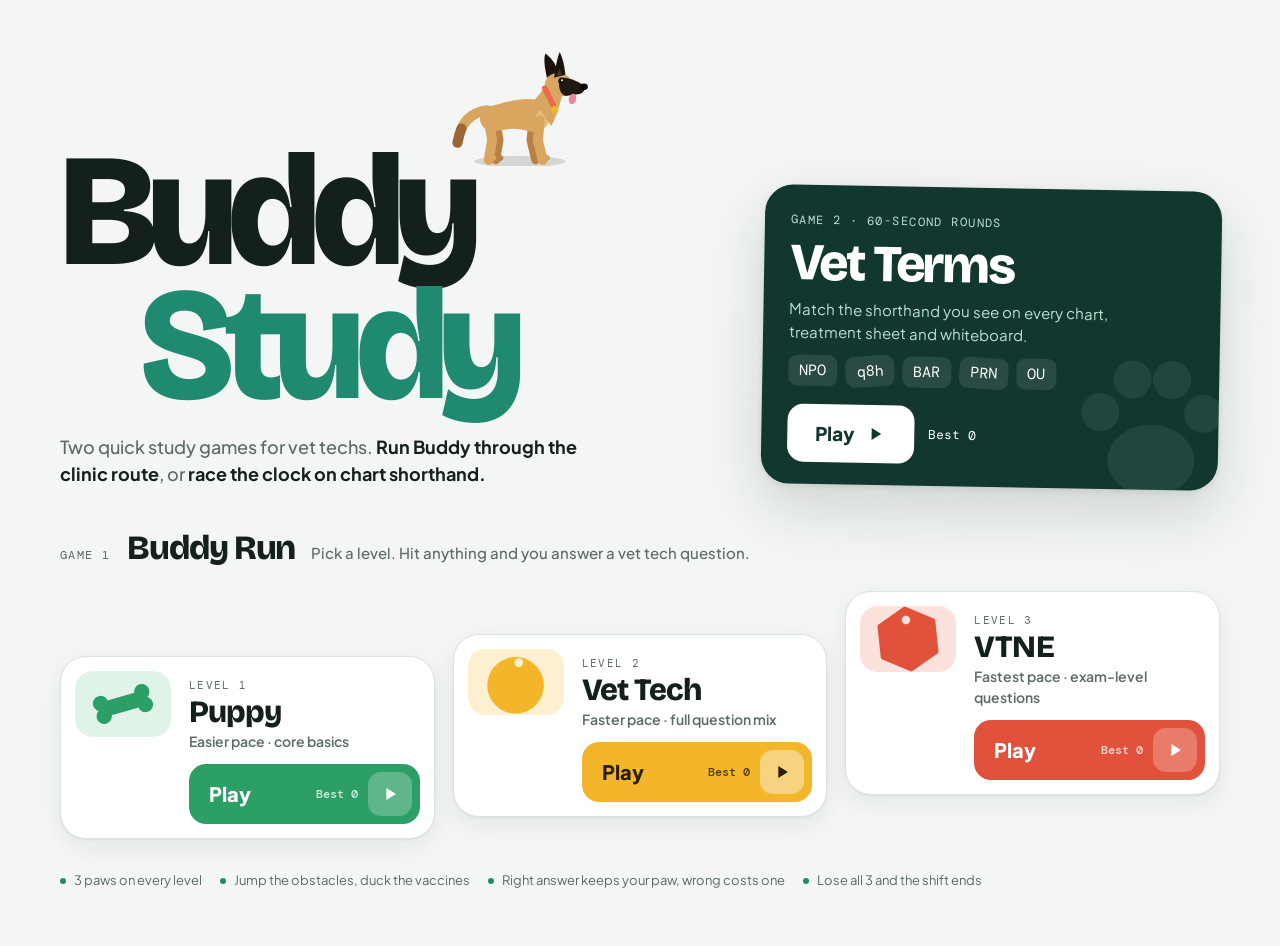
==== commit 800dc3d0: "Buddy Study: fix level button wrap, bump offline cache to v2" ====
--- a/buddy-study/index.html
+++ b/buddy-study/index.html
@@ -112,7 +112,8 @@
 .ln{font-family:var(--display);font-weight:800;font-size:31px;letter-spacing:-.03em;line-height:1.02}
 .ld{color:var(--muted);font-size:14px;font-weight:600}
 .lvl-play{grid-area:play;display:flex;align-items:center;justify-content:space-between;gap:10px;height:60px;padding:0 8px 0 20px;border-radius:17px;background:var(--c);color:var(--on);font-weight:800;font-size:20px}
-.lvl-play .best{font-weight:500;opacity:.8;font-size:12px;margin-left:auto}
+.lvl-play .best{font-weight:500;opacity:.8;font-size:12px;margin-left:auto;white-space:nowrap}
+@media (min-width:861px) and (max-width:1120px){.lvl-play .best{display:none}.lvl{grid-template-columns:80px minmax(0,1fr)}.lvl-art svg{width:56px;height:56px}}
 .lvl-play i{display:grid;place-items:center;width:44px;height:44px;border-radius:13px;background:rgba(255,255,255,.24)}
 .lvl.tech .lvl-play i{background:rgba(255,255,255,.4)}
 .rules{grid-column:1/-1;margin:6px 0 0;font-size:13px;color:var(--muted);display:flex;flex-wrap:wrap;gap:4px 18px}
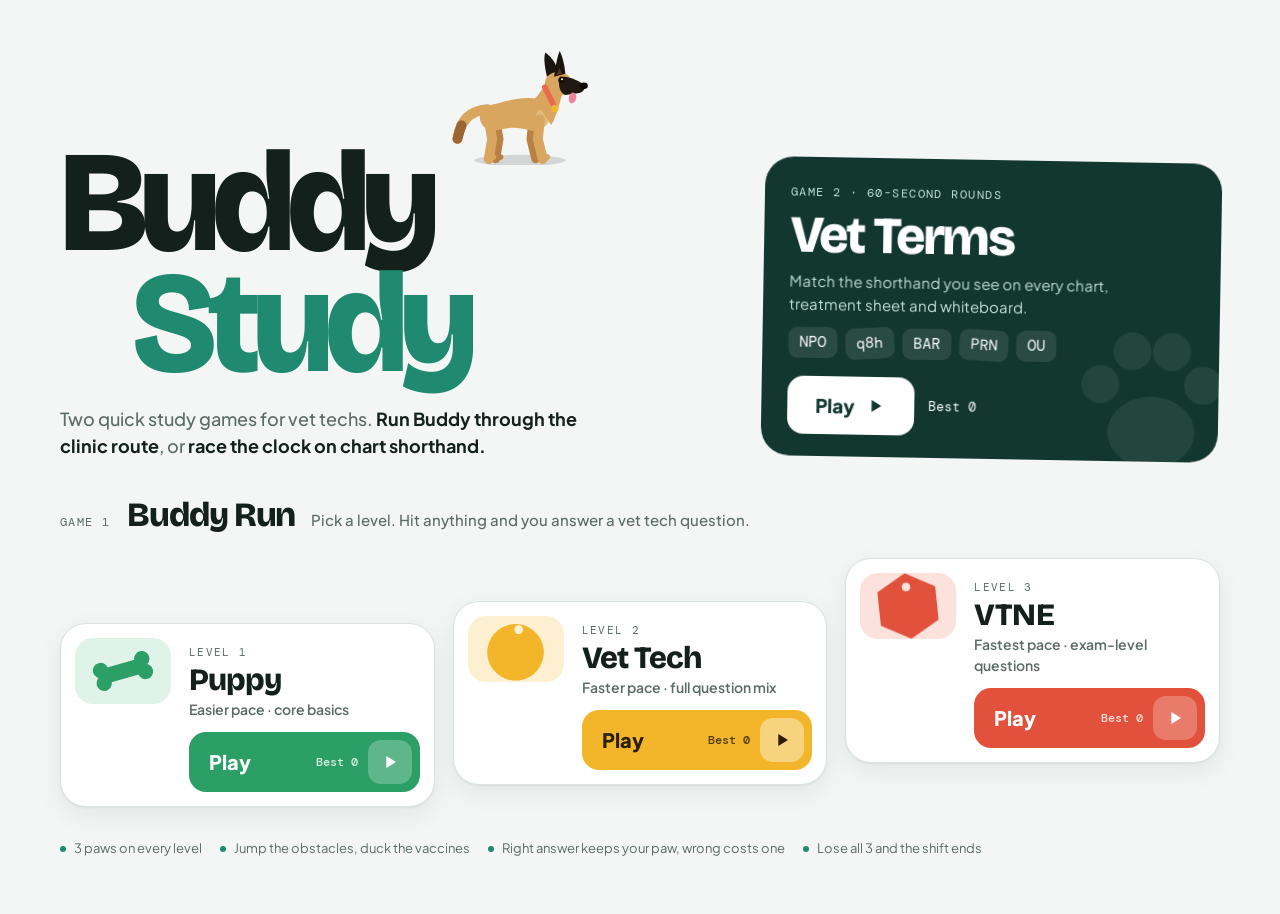
==== commit 43332e87: "Buddy Study: Safari/iOS/Android fixes, landscape layouts, cache v3" ====
--- a/buddy-study/index.html
+++ b/buddy-study/index.html
@@ -58,10 +58,12 @@
 
 *{box-sizing:border-box}
 [hidden]{display:none!important}
+html{-webkit-text-size-adjust:100%;text-size-adjust:100%}
+html.playing,html.playing body{overflow:hidden;overscroll-behavior:none;height:100%}
 body{background:var(--bg);color:var(--ink);font-family:var(--body);font-size:15px;line-height:1.5;-webkit-font-smoothing:antialiased;
   padding-left:max(16px,env(safe-area-inset-left,0px));padding-right:max(16px,env(safe-area-inset-right,0px));padding-block:18px 48px}
 .wrap{max-width:1160px;margin:0 auto}
-button{font:inherit;color:inherit}
+button{font:inherit;color:inherit;-webkit-appearance:none;appearance:none;touch-action:manipulation;-webkit-tap-highlight-color:transparent}
 :focus-visible{outline:3px solid var(--brand);outline-offset:3px}
 kbd{font-family:var(--mono);font-size:12px;background:var(--soft);border:1px solid var(--line);border-bottom-width:2px;border-radius:6px;padding:0 6px;color:var(--ink)}
 .eyebrow{font-family:var(--mono);font-size:12px;letter-spacing:.12em;text-transform:uppercase;color:var(--muted);margin:0}
@@ -69,17 +71,18 @@
 
 /* ---------- Landing ---------- */
 .landing{display:grid;grid-template-columns:minmax(0,1.45fr) minmax(0,1fr);gap:26px 40px;align-items:end}
-.hero{position:relative;min-width:0;padding-top:118px}
-#peek{position:absolute;left:clamp(170px,30vw,360px);top:0;width:190px;height:140px;pointer-events:none}
-.mega{font-family:var(--display);font-weight:800;font-size:clamp(76px,12.5vw,164px);line-height:.84;letter-spacing:-.055em;margin:0}
+.hero{position:relative;min-width:0;padding-top:min(118px,13vh)}
+#peek{position:absolute;left:clamp(170px,30vw,360px);bottom:calc(100% - min(118px,13vh) - 6px);top:auto;width:190px;height:140px;pointer-events:none}
+@media (min-width:861px){.hero{padding-top:max(100px,min(118px,13vh))}#peek{bottom:auto;top:max(-30px,min(0px,13vh - 118px))}}
+.mega{font-family:var(--display);font-weight:800;font-size:clamp(76px,min(12.5vw,16vh),164px);line-height:.84;letter-spacing:-.055em;margin:0}
 .mega span{display:block}
 .mega .s{color:var(--brand);margin-left:.5em}
 .lede{font-size:18px;font-weight:500;color:var(--muted);max-width:40ch;margin:20px 0 0;text-wrap:pretty}
 .lede b{color:var(--ink);font-weight:700}
 
 .terms{position:relative;overflow:hidden;display:flex;flex-direction:column;gap:10px;text-align:left;cursor:pointer;border:0;border-radius:28px;
-  padding:26px 26px 22px;background:var(--terms-bg);color:var(--terms-ink);box-shadow:var(--shadow-lg);transition:transform .2s;transform:rotate(1deg)}
-.terms:hover{transform:rotate(0) translateY(-3px)}
+  padding:26px 26px 22px;background:var(--terms-bg);color:var(--terms-ink);box-shadow:var(--shadow-lg);transition:transform .2s;transform:rotate(1deg);isolation:isolate;-webkit-mask-image:-webkit-radial-gradient(white,black)}
+@media (hover:hover){.terms:hover{transform:rotate(0) translateY(-3px)}}
 .terms .eyebrow{color:var(--terms-muted)}
 .bgpaw{position:absolute;right:-28px;bottom:-34px;width:190px;height:190px;color:#fff;opacity:.07;pointer-events:none}
 .tt{font-family:var(--display);font-weight:800;font-size:52px;line-height:.95;letter-spacing:-.04em}
@@ -92,14 +95,14 @@
 .terms .bigplay{background:#fff;color:#12372f;flex:1;max-width:240px}
 .best{font-family:var(--mono);font-size:13px}
 
-.runhead{grid-column:1/-1;display:flex;align-items:baseline;gap:6px 16px;flex-wrap:wrap;margin-top:18px}
+.runhead{grid-column:1/-1;display:flex;align-items:baseline;gap:6px 16px;flex-wrap:wrap;margin-top:min(18px,1.5vh)}
 .runhead h2{font-family:var(--display);font-weight:800;font-size:34px;letter-spacing:-.03em;line-height:1;margin:0}
 .runhead p{margin:0;color:var(--muted);font-weight:500}
 .levels{grid-column:1/-1;display:grid;grid-template-columns:repeat(3,minmax(0,1fr));gap:18px;align-items:end}
 .lvl{--c:var(--green);--cs:var(--green-soft);--on:#fff;display:grid;grid-template-columns:96px minmax(0,1fr);grid-template-areas:"art body" "art play";
   gap:12px 18px;text-align:left;cursor:pointer;background:var(--surface);border:1px solid var(--line);border-radius:26px;padding:14px;
   box-shadow:var(--shadow);transition:transform .18s,box-shadow .18s}
-.lvl:hover{transform:translateY(-4px);box-shadow:var(--shadow-lg)}
+@media (hover:hover){.lvl:hover{transform:translateY(-4px);box-shadow:var(--shadow-lg)}}
 .lvl:active{transform:translateY(0) scale(.99)}
 .lvl.tech{--c:var(--yellow);--cs:var(--yellow-soft);--on:var(--on-yellow)}
 .lvl.vtne{--c:var(--red);--cs:var(--red-soft);--on:#fff}
@@ -126,14 +129,14 @@
 .chip[data-level="puppy"]{background:var(--green);color:#fff}.chip[data-level="tech"]{background:var(--yellow);color:var(--on-yellow)}.chip[data-level="vtne"]{background:var(--red);color:#fff}
 .spacer{flex:1}
 .btn{display:inline-flex;align-items:center;justify-content:center;gap:8px;height:52px;padding:0 24px;border:0;border-radius:15px;background:var(--brand);color:#fff;font-weight:800;font-size:17px;cursor:pointer;transition:transform .12s,filter .12s}
-.btn:hover{filter:brightness(1.06)}.btn:active{transform:scale(.97)}
+@media (hover:hover){.btn:hover{filter:brightness(1.06)}}.btn:active{transform:scale(.97)}
 .btn.alt{background:var(--soft);color:var(--ink)}
 .btn.big{height:60px;padding:0 34px;font-size:19px;border-radius:17px}
 .row{display:flex;gap:10px;flex-wrap:wrap;align-items:center}
 
 /* ---------- Buddy Run (full screen) ---------- */
-.play{position:fixed;inset:0;z-index:50;background:var(--sky)}
-.stage{position:absolute;inset:0;overflow:hidden;background:var(--sky);touch-action:none;user-select:none;-webkit-user-select:none;-webkit-touch-callout:none}
+.play{position:fixed;top:0;right:0;bottom:0;left:0;z-index:50;background:var(--sky);-webkit-user-select:none;user-select:none}
+.stage{position:absolute;top:0;right:0;bottom:0;left:0;overflow:hidden;background:var(--sky);touch-action:none;user-select:none;-webkit-user-select:none;-webkit-touch-callout:none}
 canvas#cv{display:block;width:100%;height:100%;cursor:pointer}
 .topbar{position:absolute;top:0;left:0;right:0;display:flex;align-items:center;gap:8px 10px;flex-wrap:wrap;pointer-events:none;
   padding-top:calc(env(safe-area-inset-top,0px) + 12px);padding-left:max(14px,env(safe-area-inset-left,0px));padding-right:max(14px,env(safe-area-inset-right,0px))}
@@ -154,10 +157,11 @@
 .hints span{display:flex;align-items:center;gap:6px;font-weight:700;font-size:14px;background:var(--glass);border:1px solid var(--glass-line);-webkit-backdrop-filter:blur(12px);backdrop-filter:blur(12px);border-radius:999px;padding:7px 14px}
 .hints.fade{opacity:0}
 
-.overlay{position:absolute;inset:0;display:flex;align-items:flex-end;justify-content:flex-start;
+.overlay{position:absolute;top:0;right:0;bottom:0;left:0;display:flex;align-items:flex-end;justify-content:flex-start;
   padding:76px max(16px,env(safe-area-inset-right,0px)) calc(env(safe-area-inset-bottom,0px) + 16px) max(16px,env(safe-area-inset-left,0px))}
-.overlay.center{align-items:center;justify-content:center;background:color-mix(in srgb,var(--bg) 35%,transparent);-webkit-backdrop-filter:blur(3px);backdrop-filter:blur(3px)}
-.panel{background:var(--surface);border:1px solid var(--line);border-radius:26px;padding:22px 22px 20px;max-width:480px;width:100%;box-shadow:var(--shadow-lg);max-height:100%;overflow:auto}
+.overlay.center{align-items:center;justify-content:center;background:rgba(127,140,135,.25);background:color-mix(in srgb,var(--bg) 35%,transparent);-webkit-backdrop-filter:blur(3px);backdrop-filter:blur(3px)}
+.panel{background:var(--surface);border:1px solid var(--line);border-radius:26px;padding:22px 22px 20px;max-width:480px;width:100%;box-shadow:var(--shadow-lg);max-height:100%;overflow:auto;-webkit-overflow-scrolling:touch;overscroll-behavior:contain;touch-action:pan-y;-webkit-user-select:text;user-select:text}
+.panel:focus{outline:none}
 .overlay.center .panel{text-align:center;padding:28px 26px 24px;max-width:460px}
 .overlay.center .row{justify-content:center}
 .panel h2{font-family:var(--display);font-weight:800;font-size:36px;letter-spacing:-.035em;line-height:1;margin:2px 0 12px;text-wrap:balance}
@@ -174,7 +178,7 @@
 .quiz .q{font-weight:800;font-size:17px;line-height:1.35;margin:0 0 14px;color:var(--ink)}
 .opts{display:flex;flex-direction:column;gap:8px}
 .opt{display:flex;gap:12px;align-items:center;text-align:left;font-size:15px;font-weight:600;padding:11px 14px;border:1.5px solid transparent;border-radius:15px;background:var(--soft);cursor:pointer;transition:border-color .12s}
-.opt:hover:not(:disabled){border-color:var(--brand)}
+@media (hover:hover){.opt:hover:not(:disabled){border-color:var(--brand)}}
 .opt .k{display:grid;place-items:center;flex:none;width:28px;height:28px;border-radius:9px;background:var(--surface);font-family:var(--mono);font-size:13px;color:var(--muted)}
 .opt.right{background:var(--green-soft);border-color:var(--green)}
 .opt.wrong{background:var(--red-soft);border-color:var(--red)}
@@ -186,7 +190,7 @@
 .appbar{display:flex;align-items:center;gap:10px 12px;flex-wrap:wrap}
 .chip.terms-chip{background:var(--terms-bg);color:#fff}
 .ghost{background:none;border:1px solid var(--line);border-radius:999px;height:40px;padding:0 16px;font-weight:700;cursor:pointer}
-.ghost:hover{background:var(--soft)}
+@media (hover:hover){.ghost:hover{background:var(--soft)}}
 .board{margin-top:16px;max-width:780px;background:var(--surface);border:1px solid var(--line);border-radius:30px;box-shadow:var(--shadow);padding:clamp(20px,4vw,38px)}
 .btitle{font-family:var(--display);font-weight:800;font-size:clamp(40px,7vw,58px);letter-spacing:-.045em;line-height:.95;margin:6px 0 10px}
 .bsub{color:var(--muted);margin:0 0 18px;max-width:52ch}
@@ -195,7 +199,7 @@
 .seg button[aria-pressed="true"]{background:var(--surface);color:var(--ink);box-shadow:0 2px 8px rgba(0,0,0,.08)}
 .dall{display:flex;align-items:center;gap:16px 20px;flex-wrap:wrap;width:100%;text-align:left;cursor:pointer;border:0;border-radius:24px;padding:22px 22px 22px 26px;
   background:var(--terms-bg);color:#fff;box-shadow:0 0 0 5px color-mix(in srgb,var(--brand) 22%,transparent),var(--shadow-lg);transition:transform .15s}
-.dall:hover{transform:translateY(-2px)}
+@media (hover:hover){.dall:hover{transform:translateY(-2px)}}
 .dall-txt{display:flex;flex-direction:column;gap:2px;flex:1;min-width:180px}
 .dall-t{font-family:var(--display);font-weight:800;font-size:clamp(34px,6vw,46px);letter-spacing:-.04em;line-height:1}
 .dall-s{color:var(--terms-muted);font-weight:600;font-size:14px}
@@ -205,7 +209,7 @@
 .dcats{display:grid;grid-template-columns:repeat(auto-fill,minmax(150px,1fr));gap:10px}
 .dcat{display:flex;flex-direction:column;align-items:flex-start;gap:2px;text-align:left;border:1.5px solid transparent;background:var(--soft);border-radius:16px;padding:12px 14px;font-weight:800;font-size:15px;cursor:pointer}
 .dcat small{font-family:var(--mono);font-weight:400;font-size:11.5px;color:var(--muted)}
-.dcat:hover{border-color:var(--brand)}
+@media (hover:hover){.dcat:hover{border-color:var(--brand)}}
 .keyhint{margin:18px 0 0;font-size:13px;color:var(--muted)}
 .dstats{display:flex;gap:10px 28px;flex-wrap:wrap}
 .dstats div{display:flex;flex-direction:column}
@@ -215,13 +219,13 @@
 .timer{height:8px;border-radius:999px;background:var(--soft);margin:14px 0 26px;overflow:hidden}
 .timer i{display:block;height:100%;width:100%;background:var(--brand);border-radius:999px;transition:background .2s}
 .timer.low i{background:var(--coral)}
-.dtag{display:inline-block;font-size:12px;font-weight:700;color:var(--brand);background:color-mix(in srgb,var(--brand) 12%,transparent);border-radius:999px;padding:3px 10px;margin:0 0 8px}
+.dtag{display:inline-block;font-size:12px;font-weight:700;color:var(--brand);background:rgba(31,138,112,.12);background:color-mix(in srgb,var(--brand) 12%,transparent);border-radius:999px;padding:3px 10px;margin:0 0 8px}
 .prompt{font-family:var(--mono);font-weight:500;font-size:clamp(54px,11vw,104px);line-height:1;letter-spacing:-.02em;margin:0 0 6px;word-break:break-word}
 .prompt.long{font-family:var(--display);font-weight:800;font-size:clamp(28px,5vw,40px);letter-spacing:-.03em;line-height:1.1}
 .askline{color:var(--muted);margin:0 0 20px}
 .dopts{display:grid;grid-template-columns:1fr 1fr;gap:10px}
 .dopt{display:flex;gap:12px;align-items:center;text-align:left;min-height:64px;font-weight:700;font-size:16px;padding:12px 16px;border:1.5px solid transparent;border-radius:18px;background:var(--soft);cursor:pointer;min-width:0}
-.dopt:hover:not(:disabled){border-color:var(--brand)}
+@media (hover:hover){.dopt:hover:not(:disabled){border-color:var(--brand)}}
 .dopt .k{display:grid;place-items:center;flex:none;width:28px;height:28px;border-radius:9px;background:var(--surface);font-family:var(--mono);font-size:13px;color:var(--muted)}
 .dopt.mono span:last-child{font-family:var(--mono);font-size:19px;font-weight:500}
 .dopt.right{background:var(--green-soft);border-color:var(--green)}
@@ -243,7 +247,7 @@
   .runhead{order:2;margin-top:4px}.levels{order:3}.terms{order:4;transform:none}.rules{order:5}
   .terms .bigplay{max-width:none}
   .panel{max-width:none}.panel h2{font-size:30px}
-  .overlay:not(.center){background:linear-gradient(0deg,color-mix(in srgb,var(--bg) 70%,transparent),transparent 70%)}
+  .overlay:not(.center){background:linear-gradient(0deg,rgba(127,140,135,.3),transparent 70%);background:linear-gradient(0deg,color-mix(in srgb,var(--bg) 70%,transparent),transparent 70%)}
 }
 @media (max-width:560px){
   .topbar{gap:6px}.topbar .miniword,.topbar .chip{display:none}
@@ -251,6 +255,28 @@
   .dopts{grid-template-columns:1fr}.dopt{min-height:56px}
   .controls{grid-template-columns:1fr 1fr}
   .dstats{gap:8px 18px}.dstats b{font-size:22px}
+}
+/* Short screens (phones held sideways): keep menus and the Start button on screen */
+@media (max-height:520px){
+  .overlay{padding-top:62px}
+  .overlay.center .panel{padding:16px 20px 16px}
+  .overlay.center .panel h2{font-size:26px;margin-bottom:8px}
+  #readyOv .panel > p:not(.bestline){display:none}
+  .controls{margin-bottom:10px}.controls div{padding:8px 12px}.controls b{font-size:17px}
+  .btn.big{height:50px;font-size:17px}
+  .panel{padding:14px 16px}.quiz .q{font-size:15.5px;margin-bottom:10px}.opt{padding:8px 12px}.opts{gap:6px}
+  .missedlist{max-height:24vh}
+}
+@media (max-height:520px) and (min-width:600px){.opts{display:grid;grid-template-columns:1fr 1fr}.quiz .panel,.panel.quiz{max-width:760px}}
+@media (max-width:760px){.topbar .miniword{display:none}}
+#dEnd .row .btn,#overOv .row .btn,#pauseOv .row .btn{flex:1 1 150px}
+@media (max-height:520px){
+  .board{margin-top:8px;padding:14px 18px;border-radius:22px}
+  .dstats b{font-size:20px}.timer{margin:8px 0 10px}
+  body{padding-block:8px 24px}.appbar .miniword{font-size:19px}.ghost{height:34px}
+  .dtag{margin-bottom:2px}.prompt{font-size:40px;margin-bottom:8px}.prompt.long{font-size:22px}.askline{display:none}
+  .dopt{min-height:48px;padding:8px 12px}.dopts{gap:8px}.dfeed{margin-top:8px;min-height:20px}
+  .btitle{font-size:38px}.bsub{margin-bottom:12px}.seg{margin-bottom:12px}.dall{padding:14px 18px}.dall .bigplay{height:50px}
 }
 @media (prefers-reduced-motion: reduce){*{transition:none!important}}
 </style>
@@ -324,7 +350,7 @@
         </div>
       </div>
       <div class="overlay" id="quizOv" hidden>
-        <div class="panel quiz">
+        <div class="panel quiz" tabindex="-1">
           <div class="kicker" id="qTopic">Ouch!</div>
           <p class="q" id="qText"></p>
           <div class="opts" id="qOpts"></div>
@@ -635,12 +661,15 @@
 // ---------- Views ----------
 const ov={ready:$("readyOv"),quiz:$("quizOv"),over:$("overOv"),pause:$("pauseOv")};
 function show(name){for(const k in ov)ov[k].hidden=k!==name;}
-function toLanding(){S.mode="ready";D.running=false;document.body.style.overflow="";
- try{if(document.fullscreenElement)document.exitFullscreen().catch(()=>{})}catch(e){}
+const fsEl=()=>document.fullscreenElement||document.webkitFullscreenElement;
+function enterFS(){try{const el=document.documentElement;if(fsEl())return;
+ if(el.requestFullscreen){const p=el.requestFullscreen();if(p&&p.catch)p.catch(()=>{});}else if(el.webkitRequestFullscreen)el.webkitRequestFullscreen();}catch(e){}}
+function exitFS(){try{if(!fsEl())return;if(document.exitFullscreen){const p=document.exitFullscreen();if(p&&p.catch)p.catch(()=>{});}else if(document.webkitExitFullscreen)document.webkitExitFullscreen();}catch(e){}}
+function toLanding(){S.mode="ready";D.running=false;keyDuck=false;swipe=null;document.documentElement.classList.remove("playing");exitFS();
  $("play").hidden=true;$("drill").hidden=true;$("landing").hidden=false;paintBests();paintTermsBest();window.scrollTo({top:0});}
-function pickLevel(l){level=l;$("landing").hidden=true;$("play").hidden=false;document.body.style.overflow="hidden";
+function pickLevel(l){level=l;$("landing").hidden=true;$("play").hidden=false;document.documentElement.classList.add("playing");
  const chip=$("lvlChip");chip.textContent=LEVELS[l].name;chip.dataset.level=l;
- try{const el=document.documentElement;if(el.requestFullscreen&&!document.fullscreenElement)el.requestFullscreen().catch(()=>{})}catch(e){}
+ if(!TOUCH||!/iPhone|iPod/.test(navigator.userAgent))enterFS();
  $("readyKick").textContent=LEVELS[l].name+" level";$("bestLine").textContent="Best "+bestOf(l);
  requestAnimationFrame(()=>{resize();S=fresh();show("ready");hud(true);$("goBtn").focus({preventScroll:true});});}
 document.querySelectorAll(".lvl").forEach(b=>b.onclick=()=>pickLevel(b.dataset.level));
@@ -650,7 +679,9 @@
 
 function start(){resize();S=fresh();missed=[];S.mode="run";show(null);hud(true);showHints();}
 let hintT;function showHints(){if(TOUCH)return;const h=$("hints");h.hidden=false;h.classList.remove("fade");clearTimeout(hintT);hintT=setTimeout(()=>h.classList.add("fade"),3500);}
-function pause(){S.mode="pause";show("pause");$("resumeBtn").focus({preventScroll:true})}
+function pause(){S.mode="pause";keyDuck=false;swipe=null;show("pause");$("resumeBtn").focus({preventScroll:true})}
+document.addEventListener("visibilitychange",()=>{if(document.hidden&&S.mode==="run")pause();});
+addEventListener("pagehide",()=>{if(S.mode==="run")pause();});
 function resume(){S.mode="run";show(null)}
 
 // ---------- Input ----------
@@ -661,6 +692,7 @@
  if($("play").hidden||e.target.tagName==="INPUT")return;
  const k=e.key;
  if(S.mode==="quiz"&&/^[1-4]$/.test(k)){const b=$("qOpts").children[+k-1];if(b&&!b.disabled)b.click();return}
+ if(S.mode==="quiz"&&(k===" "||k==="ArrowUp"||k==="ArrowDown")&&e.target.tagName!=="BUTTON"){e.preventDefault();return}
  if(k===" "||k==="ArrowUp"||k==="w"||k==="W"){
    if(e.target.tagName==="BUTTON"&&S.mode!=="run")return;
    e.preventDefault();
@@ -681,7 +713,9 @@
  else if(!swipe.done&&dy>SWIPE){swipe.done=true;swipe.down=true;S.duckUntil=S.t+0.55;}
  if(swipe.done&&swipe.down&&dy<-SWIPE){swipe.down=false;S.duckUntil=0;jump();}});
 const endSwipe=e=>{if(swipe&&e.pointerId===swipe.id){if(swipe.down)S.duckUntil=Math.max(S.duckUntil,S.t+0.15);swipe=null;}};
-cv.addEventListener("pointerup",endSwipe);cv.addEventListener("pointercancel",endSwipe);
+cv.addEventListener("pointerup",endSwipe);cv.addEventListener("pointercancel",endSwipe);cv.addEventListener("lostpointercapture",endSwipe);
+stage.addEventListener("touchmove",e=>{if(e.target===cv)e.preventDefault();},{passive:false});
+cv.addEventListener("contextmenu",e=>e.preventDefault());
 
 let toastT;function toast(m){const t=$("toast");t.textContent=m;t.classList.add("show");clearTimeout(toastT);toastT=setTimeout(()=>t.classList.remove("show"),1400)}
 
@@ -695,7 +729,7 @@
  order.forEach((o,i)=>{const b=document.createElement("button");b.className="opt";b.id="opt"+i;
   const k=document.createElement("span");k.className="k";k.textContent=i+1;const sp=document.createElement("span");sp.textContent=o.txt;b.append(k,sp);
   b.onclick=()=>answer(o.ok,b,order,Q);box.appendChild(b)});
- hud(true);box.firstChild.focus({preventScroll:true});
+ hud(true);try{$("quizOv").querySelector(".panel").focus({preventScroll:true})}catch(e){}
 }
 function answer(ok,btn,order,Q){
  S.qTotal++;if(ok)S.qRight++;else S.lives--;
@@ -707,6 +741,7 @@
  if(S.lives>0){b.textContent="Keep running";b.onclick=()=>{S.recover=Math.max(S.recover||0,S.speed);S.speed=Math.max(LEVELS[level].start*0.8,S.speed*0.6);toast("Easing back in");S.inv=1.4;S.obs=S.obs.filter(o=>o.x>S.dog.x+220);S.mode="run";show(null);hud(true)};}
  else{b.textContent="End shift";b.onclick=gameOver;}
  next.appendChild(b);hud(true);b.focus({preventScroll:true});
+ try{next.scrollIntoView({block:"nearest",behavior:"smooth"})}catch(e){next.scrollIntoView(false)}
 }
 function gameOver(){
  S.mode="over";const sc=Math.floor(S.score);const nb=sc>bestOf(level);if(nb)store.set("buddyBest_"+level,sc);
@@ -721,9 +756,12 @@
 // ---------- HUD ----------
 const PAW='<svg viewBox="0 0 24 24"><g fill="currentColor"><ellipse cx="12" cy="16" rx="5.5" ry="4.5"/><circle cx="5.5" cy="10" r="2.4"/><circle cx="9.5" cy="5.8" r="2.4"/><circle cx="14.5" cy="5.8" r="2.4"/><circle cx="18.5" cy="10" r="2.4"/></g></svg>';
 let lastHud=0;
-function hud(force){const now=performance.now();if(!force&&now-lastHud<100)return;lastHud=now;
- $("vScore").textContent=Math.floor(S.score);$("vBones").textContent=S.bones;
- $("vPaws").innerHTML=[0,1,2].map(i=>i<S.lives?PAW:PAW.replace("<svg",'<svg class="off"')).join("");}
+let hudV={};
+function hud(force){const now=performance.now();if(!force&&now-lastHud<120)return;lastHud=now;
+ const sc=Math.floor(S.score);
+ if(hudV.s!==sc){hudV.s=sc;$("vScore").textContent=sc;}
+ if(hudV.b!==S.bones){hudV.b=S.bones;$("vBones").textContent=S.bones;}
+ if(hudV.l!==S.lives){hudV.l=S.lives;$("vPaws").innerHTML=[0,1,2].map(i=>i<S.lives?PAW:PAW.replace("<svg",'<svg class="off"')).join("");}}
 
 // ---------- Vet Terms ----------
 const D={mode:"tm",cat:"All",running:false,time:60,score:0,streak:0,top:0,missed:[],cur:null,lock:false,pool:[]};
@@ -741,7 +779,7 @@
  drillView("start");renderMenu();window.scrollTo({top:0});$("dGo").focus({preventScroll:true});}
 function startDrill(){D.pool=TERMS.filter(t=>D.cat==="All"||t[2]===D.cat);D.running=true;D.time=60;D.score=0;D.streak=0;D.top=0;D.missed=[];D.cur=null;
  $("dScore").textContent=0;$("dStreak").textContent=0;$("dBest").textContent=bestFor(D.cat);$("dFeed").textContent="";
- drillView("game");window.scrollTo({top:0});nextTerm();}
+ drillView("game");if(innerHeight<560){const bd=document.querySelector("#drill .board");window.scrollTo({top:Math.max(0,bd.getBoundingClientRect().top+scrollY-6)});}else window.scrollTo({top:0});nextTerm();}
 function nextTerm(){D.lock=false;let t;do{t=D.pool[Math.floor(Math.random()*D.pool.length)]}while(D.pool.length>1&&t===D.cur);D.cur=t;
  const field=D.mode==="tm"?1:0;
  const others=shuffle(D.pool.filter(x=>x[field]!==t[field])).reduce((acc,x)=>{if(acc.length<3&&!acc.includes(x[field]))acc.push(x[field]);return acc},[]);
@@ -779,7 +817,7 @@
    if(k==="vax"){const k2=Math.random()<.5?"cone":"hydrant";S.obs.push({k:k2,x:LW+20+S.speed*0.62,...OB[k2]});}
    else if(S.score>=L.nets&&Math.random()<.5){S.obs.push({k:"vax",x:LW+20+S.speed*0.72,...OB.vax,ph:0});}
    else{const k2=Math.random()<.5?"cone":"hydrant";S.obs.push({k:k2,x:LW+20+OB[k].w+6,...OB[k2]});}}}
-function spawnBones(){const high=Math.random()<.45;const y=high?GY()-120:GY()-28;for(let i=0;i<3;i++)S.items.push({x:LW+20+i*34,y,got:false,bob:Math.random()*6});}
+function spawnBones(){const off=Math.random()<.45?-120:-28;for(let i=0;i<3;i++)S.items.push({x:LW+20+i*34,off,got:false,bob:Math.random()*6});}
 
 // ---------- Update ----------
 function update(dt){
@@ -797,7 +835,7 @@
  S.obs.forEach(o=>o.x-=o.air?dx*1.18:dx);S.obs=S.obs.filter(o=>o.x+o.w>-20);
  S.items.forEach(b=>b.x-=dx);S.items=S.items.filter(b=>b.x>-30&&!b.got);
  const dl=d.x+12,dr=d.x+(low?80:62),dtop=d.y-(low?28:54),db=d.y-2;
- for(const b of S.items){if(b.x+12>dl&&b.x-12<dr&&b.y+8>dtop&&b.y-8<db){b.got=true;S.bones++;S.score+=15;}}
+ for(const b of S.items){if(b.x+12>dl&&b.x-12<dr&&GY()+b.off+8>dtop&&GY()+b.off-8<db){b.got=true;S.bones++;S.score+=15;}}
  if(S.inv<=0){for(const o of S.obs){const ox=o.x+4,ow=o.w-8,oy=GY()-o.h+4;
    const hitY=o.air?(dtop<GY()-42&&db>GY()-112):oy<db;
    if(ox<dr&&ox+ow>dl&&hitY){S.obs=S.obs.filter(x=>x!==o);askQ(o.k);break;}}}
@@ -863,7 +901,7 @@
  ctx.beginPath();for(let i=20;i<44;i+=6){ctx.moveTo(i,-6.5);ctx.lineTo(i,-2.5);}ctx.stroke();
  ctx.fillStyle="#3c4744";rr(ctx,47,-9,3.5,18,1.5);ctx.fill();rr(ctx,50,-2,10,4,1);ctx.fill();rr(ctx,59,-7,4.5,14,2);ctx.fill();
  ctx.fillStyle="#ec6a4c";rr(ctx,10,-3,5,6,1.5);ctx.fill();ctx.restore();}
-function drawBone(b){const c=C(),y=b.y+Math.sin(S.t*5+b.bob)*3;ctx.save();ctx.translate(b.x,y);ctx.rotate(-.3);ctx.fillStyle=c.yellow;
+function drawBone(b){const c=C(),y=GY()+b.off+Math.sin(S.t*5+b.bob)*3;ctx.save();ctx.translate(b.x,y);ctx.rotate(-.3);ctx.fillStyle=c.yellow;
  ctx.beginPath();ctx.rect(-8,-2.5,16,5);ctx.arc(-9,-3,3.5,0,7);ctx.moveTo(-6,3);ctx.arc(-9,3,3.5,0,7);ctx.moveTo(12,-3);ctx.arc(9,-3,3.5,0,7);ctx.moveTo(12,3);ctx.arc(9,3,3.5,0,7);ctx.fill();ctx.restore();}
 
 // ---------- Buddy: light-tan shepherd with a black muzzle mask and black ears ----------
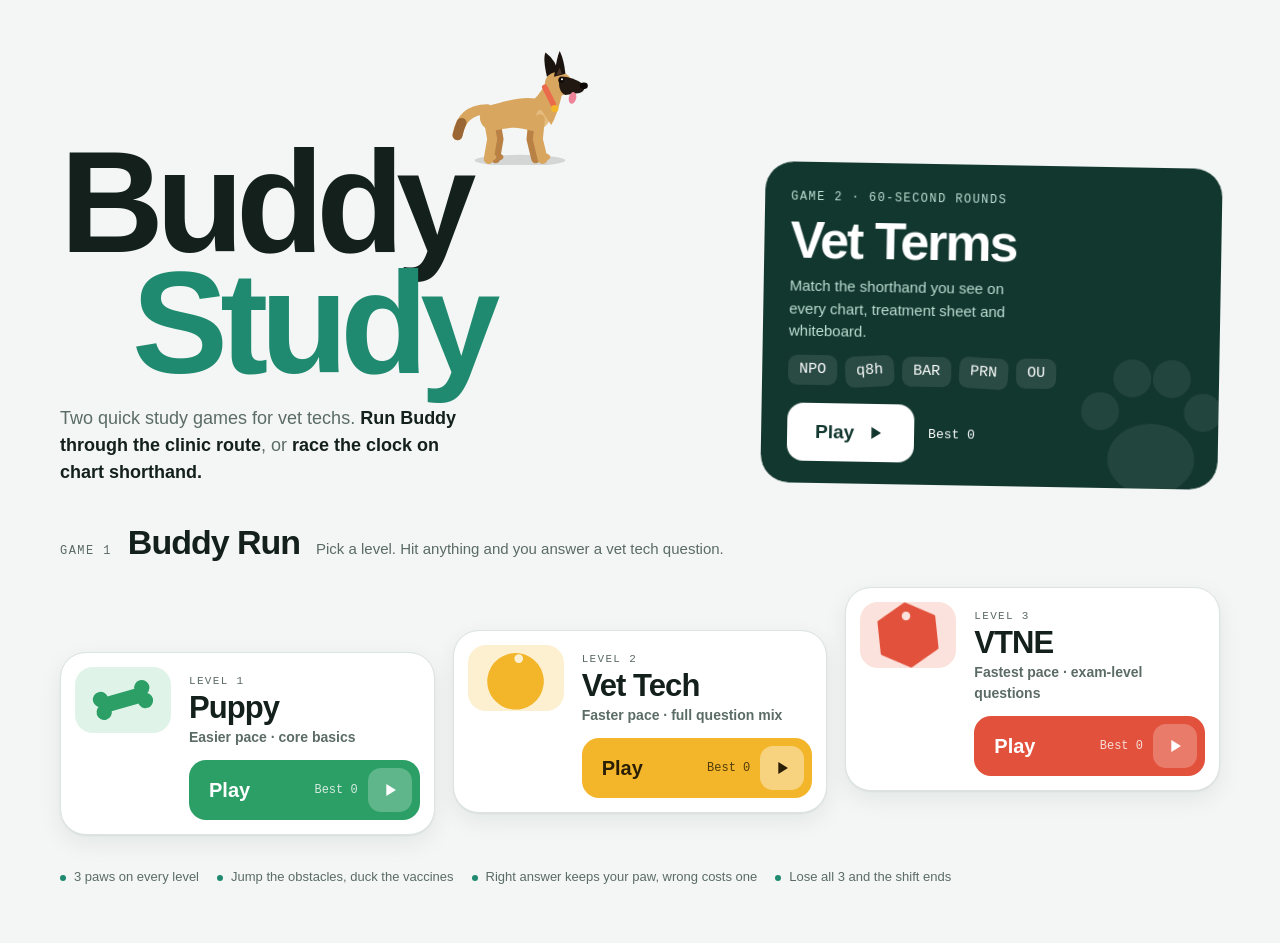
==== commit 9092f4cb: "Security hardening: CSP + referrer policy on all pages, security.txt, safer Trade Desk restore - Con" ====
--- a/buddy-study/index.html
+++ b/buddy-study/index.html
@@ -2,6 +2,8 @@
 <html lang="en">
 <head>
 <meta charset="utf-8">
+<meta http-equiv="Content-Security-Policy" content="default-src 'self'; script-src 'self' 'unsafe-inline'; style-src 'self' 'unsafe-inline' https://fonts.googleapis.com; font-src https://fonts.gstatic.com; img-src 'self' data:; connect-src 'self'; manifest-src 'self'; worker-src 'self'; object-src 'none'; base-uri 'none'; form-action 'none'; upgrade-insecure-requests">
+<meta name="referrer" content="strict-origin-when-cross-origin">
 <meta name="viewport" content="width=device-width,initial-scale=1,viewport-fit=cover">
 <meta name="description" content="Buddy Study: two vet tech study games. Run Buddy through the clinic route, or race the clock on chart shorthand.">
 <meta name="theme-color" content="#1f8a70">
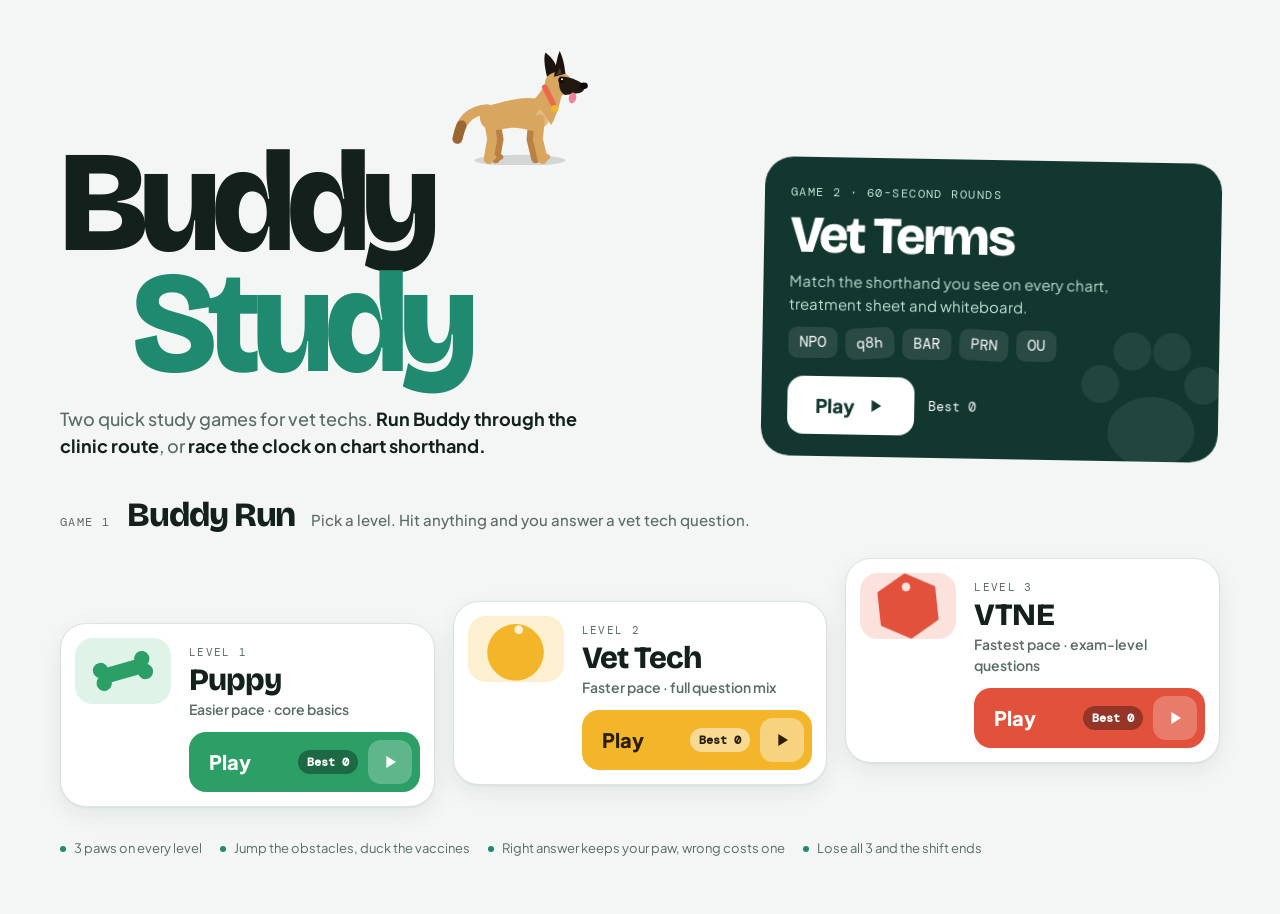
==== commit 5fad9310: "Self-host fonts, strict hash-based CSP, custom 404, accessibility and layout-shift fixes - Fonts ser" ====
--- a/buddy-study/index.html
+++ b/buddy-study/index.html
@@ -2,7 +2,7 @@
 <html lang="en">
 <head>
 <meta charset="utf-8">
-<meta http-equiv="Content-Security-Policy" content="default-src 'self'; script-src 'self' 'unsafe-inline'; style-src 'self' 'unsafe-inline' https://fonts.googleapis.com; font-src https://fonts.gstatic.com; img-src 'self' data:; connect-src 'self'; manifest-src 'self'; worker-src 'self'; object-src 'none'; base-uri 'none'; form-action 'none'; upgrade-insecure-requests">
+<meta http-equiv="Content-Security-Policy" content="default-src 'self'; script-src 'self' 'sha256-xE8mG9CactLHycpVAk2IENmnA2arLlDdLR2qnqodFdI=' 'sha256-YRMP5kAJGoGKTdDcSH530ZFH4+afUIqAP65Yu/oPHM4='; style-src 'self' 'unsafe-inline'; font-src 'self'; img-src 'self' data:; connect-src 'self'; manifest-src 'self'; worker-src 'self'; object-src 'none'; base-uri 'none'; form-action 'none'; upgrade-insecure-requests">
 <meta name="referrer" content="strict-origin-when-cross-origin">
 <meta name="viewport" content="width=device-width,initial-scale=1,viewport-fit=cover">
 <meta name="description" content="Buddy Study: two vet tech study games. Run Buddy through the clinic route, or race the clock on chart shorthand.">
@@ -17,9 +17,9 @@
 <style>:root{padding-top:env(safe-area-inset-top,0px);padding-bottom:env(safe-area-inset-bottom,0px)}img{max-width:100%}</style>
 <title>Buddy Study</title>
 <meta name="claude:viewport-fit-sides" content="cover">
-<link rel="preconnect" href="https://fonts.googleapis.com">
-<link rel="preconnect" href="https://fonts.gstatic.com" crossorigin>
-<link rel="stylesheet" href="https://fonts.googleapis.com/css2?family=Bricolage+Grotesque:opsz,wght@12..96,600;12..96,800&family=Plus+Jakarta+Sans:wght@500;600;700;800&family=DM+Mono:wght@400;500&display=swap">
+<link rel="preload" href="/fonts/bricolage-grotesque.woff2" as="font" type="font/woff2" crossorigin>
+<link rel="preload" href="/fonts/plus-jakarta-sans.woff2" as="font" type="font/woff2" crossorigin>
+<link rel="stylesheet" href="/fonts/fonts.css">
 <style>
 /* Layout: oversized wordmark with Buddy standing on it (left), a deep-green Vet Terms tile (right),
    then Buddy Run levels as three boxes stepping up like stairs (easy to hard). Games run in their own full views. */
@@ -117,7 +117,8 @@
 .ln{font-family:var(--display);font-weight:800;font-size:31px;letter-spacing:-.03em;line-height:1.02}
 .ld{color:var(--muted);font-size:14px;font-weight:600}
 .lvl-play{grid-area:play;display:flex;align-items:center;justify-content:space-between;gap:10px;height:60px;padding:0 8px 0 20px;border-radius:17px;background:var(--c);color:var(--on);font-weight:800;font-size:20px}
-.lvl-play .best{font-weight:500;opacity:.8;font-size:12px;margin-left:auto;white-space:nowrap}
+.lvl-play .best{font-weight:600;font-size:12px;margin-left:auto;white-space:nowrap;padding:3px 9px;border-radius:999px;background:rgba(0,0,0,.34)}
+.lvl.tech .lvl-play .best{background:rgba(255,255,255,.5)}
 @media (min-width:861px) and (max-width:1120px){.lvl-play .best{display:none}.lvl{grid-template-columns:80px minmax(0,1fr)}.lvl-art svg{width:56px;height:56px}}
 .lvl-play i{display:grid;place-items:center;width:44px;height:44px;border-radius:13px;background:rgba(255,255,255,.24)}
 .lvl.tech .lvl-play i{background:rgba(255,255,255,.4)}
@@ -285,7 +286,7 @@
 
 </head>
 <body>
-<div class="wrap">
+<div class="wrap" role="main">
   <!-- Landing -->
   <section class="landing" id="landing" aria-label="Choose a game">
     <div class="hero">
--- a/fonts/fonts.css
+++ b/fonts/fonts.css
@@ -0,0 +1,13 @@
+/* Self-hosted fonts (Latin subset, from Fontsource / Google Fonts, SIL Open Font License).
+   Browsers only download a file when a page actually uses that family. */
+@font-face { font-family: "Archivo"; font-style: normal; font-display: swap; font-weight: 100 900; font-stretch: 62% 125%; src: url("/fonts/archivo.woff2") format("woff2"); }
+@font-face { font-family: "Hanken Grotesk"; font-style: normal; font-display: swap; font-weight: 100 900; src: url("/fonts/hanken-grotesk.woff2") format("woff2"); }
+@font-face { font-family: "Bricolage Grotesque"; font-style: normal; font-display: swap; font-weight: 200 800; src: url("/fonts/bricolage-grotesque.woff2") format("woff2"); }
+@font-face { font-family: "Plus Jakarta Sans"; font-style: normal; font-display: swap; font-weight: 200 800; src: url("/fonts/plus-jakarta-sans.woff2") format("woff2"); }
+@font-face { font-family: "DM Mono"; font-style: normal; font-display: swap; font-weight: 400; src: url("/fonts/dm-mono-400.woff2") format("woff2"); }
+@font-face { font-family: "DM Mono"; font-style: normal; font-display: swap; font-weight: 500; src: url("/fonts/dm-mono-500.woff2") format("woff2"); }
+
+/* Size-matched fallbacks: while the real font loads, the backup font is scaled to the
+   same width and line height, so text doesn't jump when the real font swaps in. */
+@font-face { font-family: "Archivo Fallback"; src: local("Arial"), local("Helvetica Neue"), local("Liberation Sans"); size-adjust: 113%; ascent-override: 78%; descent-override: 18.6%; line-gap-override: 0%; }
+@font-face { font-family: "Hanken Fallback"; src: local("Arial"), local("Helvetica Neue"), local("Liberation Sans"); size-adjust: 98.4%; ascent-override: 101.6%; descent-override: 30.5%; line-gap-override: 0%; }
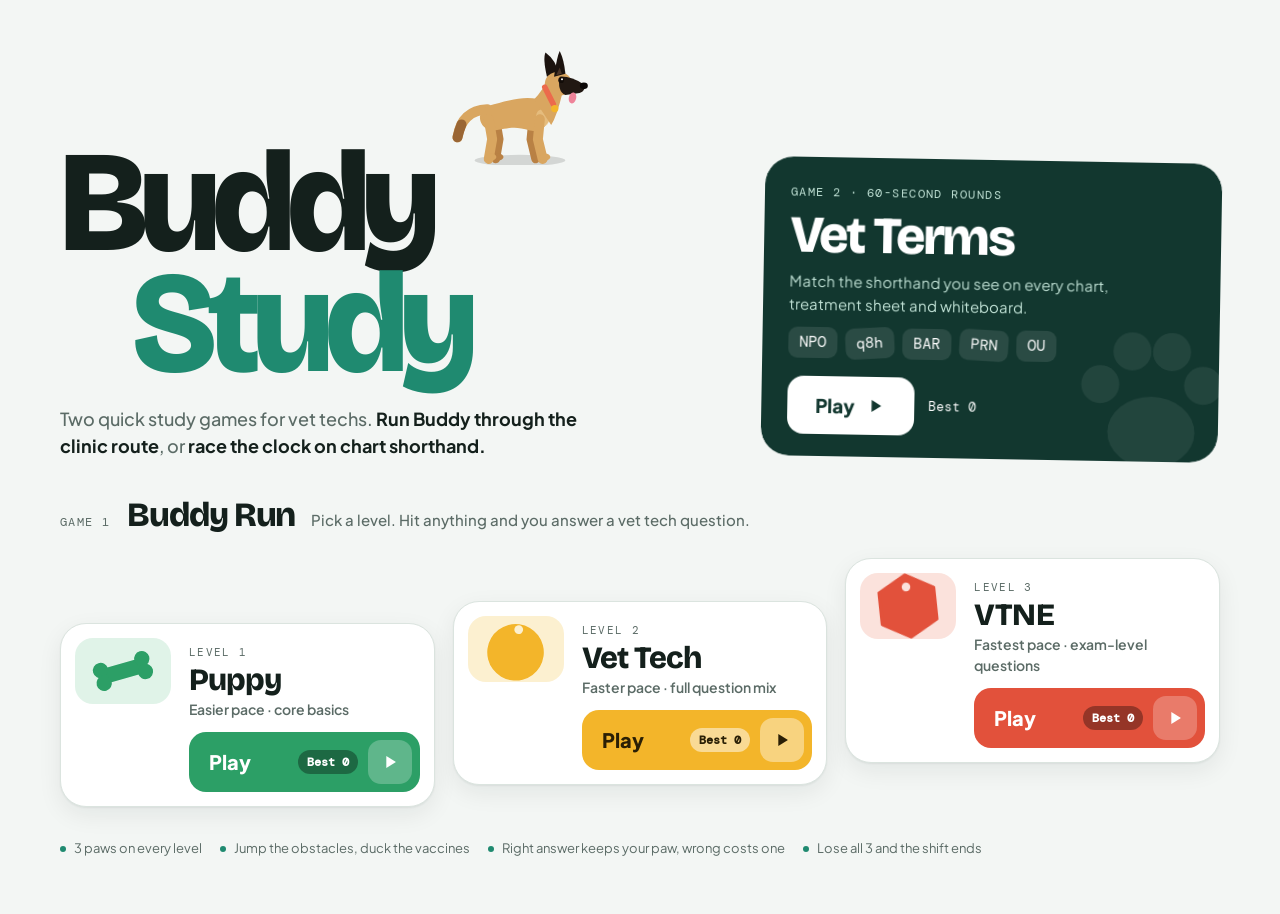
==== commit a55925ab: "Footer with name and year; favicon, link previews, sitemap; small-phone fixes - Footer on home, game" ====
--- a/buddy-study/index.html
+++ b/buddy-study/index.html
@@ -6,6 +6,15 @@
 <meta name="referrer" content="strict-origin-when-cross-origin">
 <meta name="viewport" content="width=device-width,initial-scale=1,viewport-fit=cover">
 <meta name="description" content="Buddy Study: two vet tech study games. Run Buddy through the clinic route, or race the clock on chart shorthand.">
+<meta property="og:type" content="website">
+<meta property="og:site_name" content="Erick Valdez">
+<meta property="og:title" content="Buddy Study">
+<meta property="og:description" content="Buddy Study: two vet tech study games. Run Buddy through the clinic route, or race the clock on chart shorthand.">
+<meta property="og:url" content="https://erickvaldez.com/buddy-study/">
+<meta property="og:image" content="https://erickvaldez.com/buddy-study/icon-512.png">
+<meta property="og:image:alt" content="Buddy Study app icon">
+<meta name="twitter:card" content="summary_large_image">
+<link rel="canonical" href="https://erickvaldez.com/buddy-study/">
 <meta name="theme-color" content="#1f8a70">
 <link rel="manifest" href="manifest.webmanifest">
 <link rel="icon" type="image/png" sizes="192x192" href="icon-192.png">
